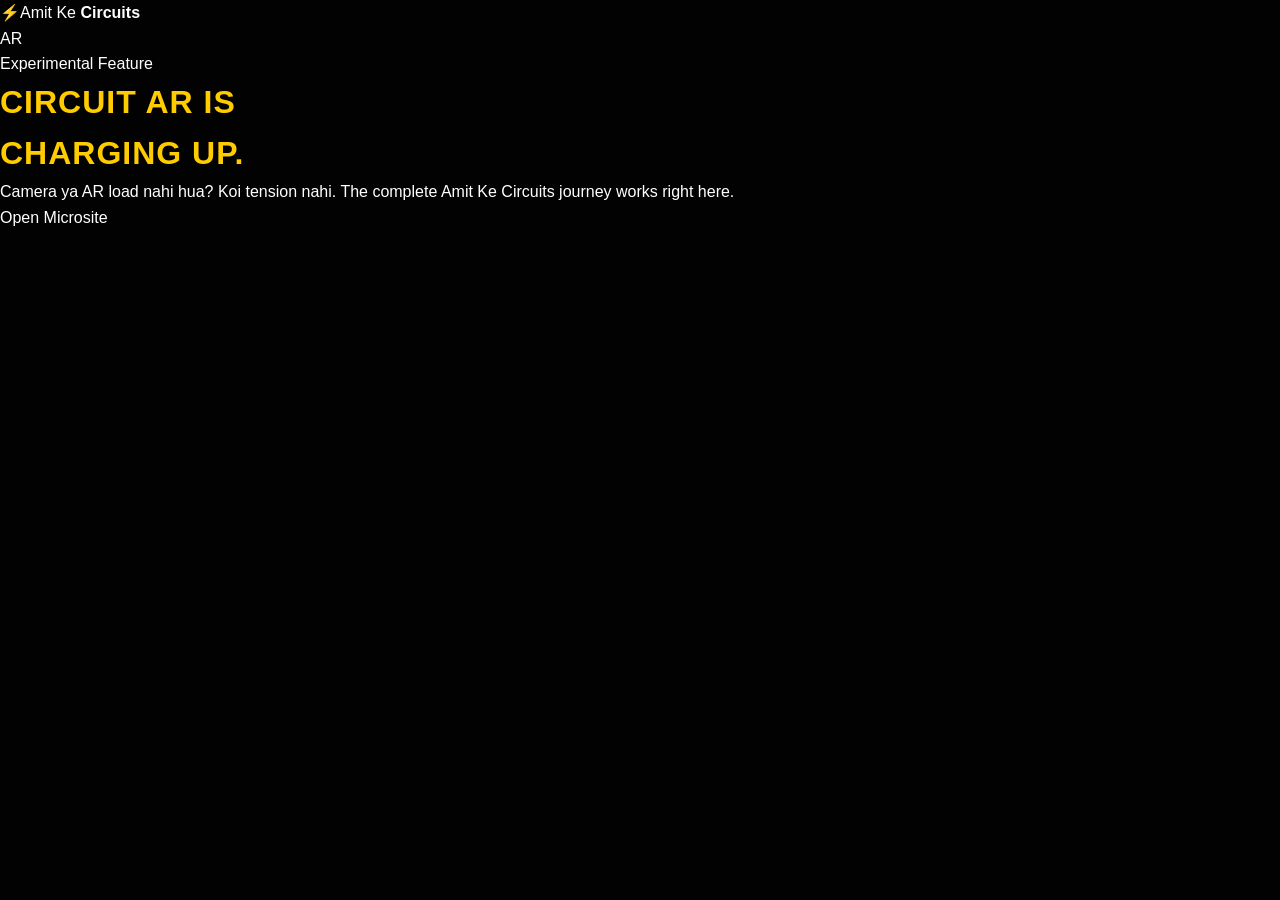
==== ar.html @ b5cf4ec2 "Add files via upload" ====
<!doctype html><html lang="en"><head><meta charset="utf-8"><meta name="viewport" content="width=device-width, initial-scale=1"><meta name="theme-color" content="#080907"><title>Circuit AR | Amit Ke Circuits</title><link rel="stylesheet" href="css/style.css"><link rel="stylesheet" href="css/responsive.css"><script src="js/analytics.js" defer></script><script src="js/audio.js" defer></script></head><body class="inner-page"><div class="ambient-grid" aria-hidden="true"></div><header class="site-header"><a class="brand" href="index.html"><span class="brand-bolt">⚡</span><span>Amit Ke <strong>Circuits</strong></span></a></header><main class="fallback-page"><div class="fallback-icon">AR</div><p class="section-kicker">Experimental Feature</p><h1>Circuit AR is<br><span>charging up.</span></h1><p>Camera ya AR load nahi hua? Koi tension nahi. The complete Amit Ke Circuits journey works right here.</p><a class="button button-primary" href="index.html#journey">Open Microsite</a></main></body></html>
---- css/style.css ----
/* ==========================================================================
   AMIT KE CIRCUITS - GLOBAL STYLE SHEET
   ========================================================================== */

:root {
    /* Color Palette */
    --bg-dark: #0d0d0d;
    --bg-card: #1a1a1a;
    --bg-card-alt: #262626;
    --primary-gold: #ffcc00;
    --primary-yellow: #fff340;
    --text-light: #ffffff;
    --text-muted: #aaaaaa;
    --accent-red: #ff3333;
    --accent-green: #00cc66;
    
    /* Typography */
    --font-primary: 'Impact', 'Arial Black', sans-serif;
    --font-secondary: 'Segoe UI', Tahoma, Geneva, Verdana, sans-serif;
    
    /* Global Transitions */
    --transition-fast: 0.2s ease;
    --transition-normal: 0.4s cubic-bezier(0.25, 0.8, 0.25, 1);
}

* {
    box-sizing: border-box;
    margin: 0;
    padding: 0;
    -webkit-tap-highlight-color: transparent;
}

body {
    background-color: var(--bg-dark);
    color: var(--text-light);
    font-family: var(--font-secondary);
    min-height: 100vh;
    overflow-x: hidden;
    line-height: 1.6;
}

h1, h2, h3, h4 {
    font-family: var(--font-primary);
    text-transform: uppercase;
    letter-spacing: 1px;
    color: var(--primary-gold);
}

a {
    color: inherit;
    text-decoration: none;
}

img, video {
    max-width: 100%;
    height: auto;
    display: block;
}

/* Utilities */
.container {
    width: 100%;
    max-width: 480px; /* Mobile-first layout target */
    margin: 0 auto;
    padding: 20px;
}

.text-center { text-align: center; }
.hidden { display: none !important; }

/* Global Button Layout */
.btn {
    display: inline-flex;
    align-items: center;
    justify-content: center;
    padding: 14px 24px;
    font-family: var(--font-primary);
    font-size: 1.1rem;
    text-transform: uppercase;
    border-radius: 8px;
    border: none;
    cursor: pointer;
    transition: var(--transition-fast);
    width: 100%;
    text-align: center;
    box-shadow: 0 4px 10px rgba(0,0,0,0.3);
}

.btn-primary {
    background: linear-gradient(135deg, var(--primary-gold), var(--primary-yellow));
    color: #000;
}

.btn-primary:active {
    transform: scale(0.98);
}

.btn-secondary {
    background: transparent;
    color: var(--primary-gold);
    border: 2px solid var(--primary-gold);
}

.btn-whatsapp {
    background-color: #25D366;
    color: white;
    font-family: var(--font-secondary);
    font-weight: bold;
}

.btn-call {
    background-color: #0076ff;
    color: white;
    font-family: var(--font-secondary);
    font-weight: bold;
}

.btn-dan {
    background: linear-gradient(135deg, #333, #111);
    color: var(--primary-gold);
    border: 1px solid var(--primary-gold);
    font-family: var(--font-secondary);
    font-weight: bold;
}

/* Global Navigation Top bar */
.top-navbar {
    display: flex;
    justify-content: space-between;
    align-items: center;
    padding: 15px 20px;
    background-color: rgba(13, 13, 13, 0.95);
    position: sticky;
    top: 0;
    z-index: 1000;
    border-bottom: 2px solid var(--primary-gold);
}

.logo-text {
    font-family: var(--font-primary);
    font-size: 1.4rem;
    color: var(--primary-gold);
    text-shadow: 0 0 8px rgba(255, 204, 0, 0.6);
}

.logo-text span {
    color: var(--text-light);
}

/* Base Bottom Sticky Controls Layout */
.sticky-bottom-bar {
    position: fixed;
    bottom: 0;
    left: 50%;
    transform: translateX(-50%);
    width: 100%;
    max-width: 480px;
    background: rgba(26, 26, 26, 0.95);
    border-top: 2px solid var(--primary-gold);
    padding: 12px 20px;
    display: grid;
    grid-template-columns: repeat(3, 1fr);
    gap: 10px;
    z-index: 999;
    box-shadow: 0 -5px 20px rgba(0,0,0,0.5);
}

.sticky-bottom-bar .btn {
    padding: 10px 5px;
    font-size: 0.85rem;
    font-family: var(--font-secondary);
    font-weight: bold;
}
---- css/responsive.css ----
/* ==========================================================================
   AMIT KE CIRCUITS - RESPONSIVE STYLES
   ========================================================================== */

/* Target Mobile Interfaces and Keep App Container Consistent */
@media screen and (min-width: 481px) {
    body {
        background-color: #020202;
    }
    
    .container, .top-navbar, .sticky-bottom-bar, #opening-scene, #story-mode-view {
        max-width: 480px;
        margin-left: auto;
        margin-right: auto;
        position: relative;
    }
    
    .sticky-bottom-bar {
        position: fixed;
        left: 50%;
        transform: translateX(-50%);
    }
    
    #opening-scene {
        position: fixed;
        left: 50%;
        transform: translateX(-50%);
        width: 100%;
    }
}

/* Small Screens Adjustments */
@media screen and (max-width: 360px) {
    h1 {
        font-size: 1.8rem !important;
    }
    h2 {
        font-size: 1.4rem !important;
    }
    .btn {
        padding: 10px 16px;
        font-size: 0.95rem;
    }
    .prop-card {
        padding: 10px !important;
    }
}

/* Fix safe areas for newer modern phones */
@supports (padding-bottom: env(safe-area-inset-bottom)) {
    .sticky-bottom-bar {
        padding-bottom: calc(12px + env(safe-area-inset-bottom));
    }
    body {
        padding-bottom: calc(80px + env(safe-area-inset-bottom));
    }
}

@media print {
    .sticky-bottom-bar, .top-navbar, .btn, video, #opening-scene {
        display: none !important;
    }
}
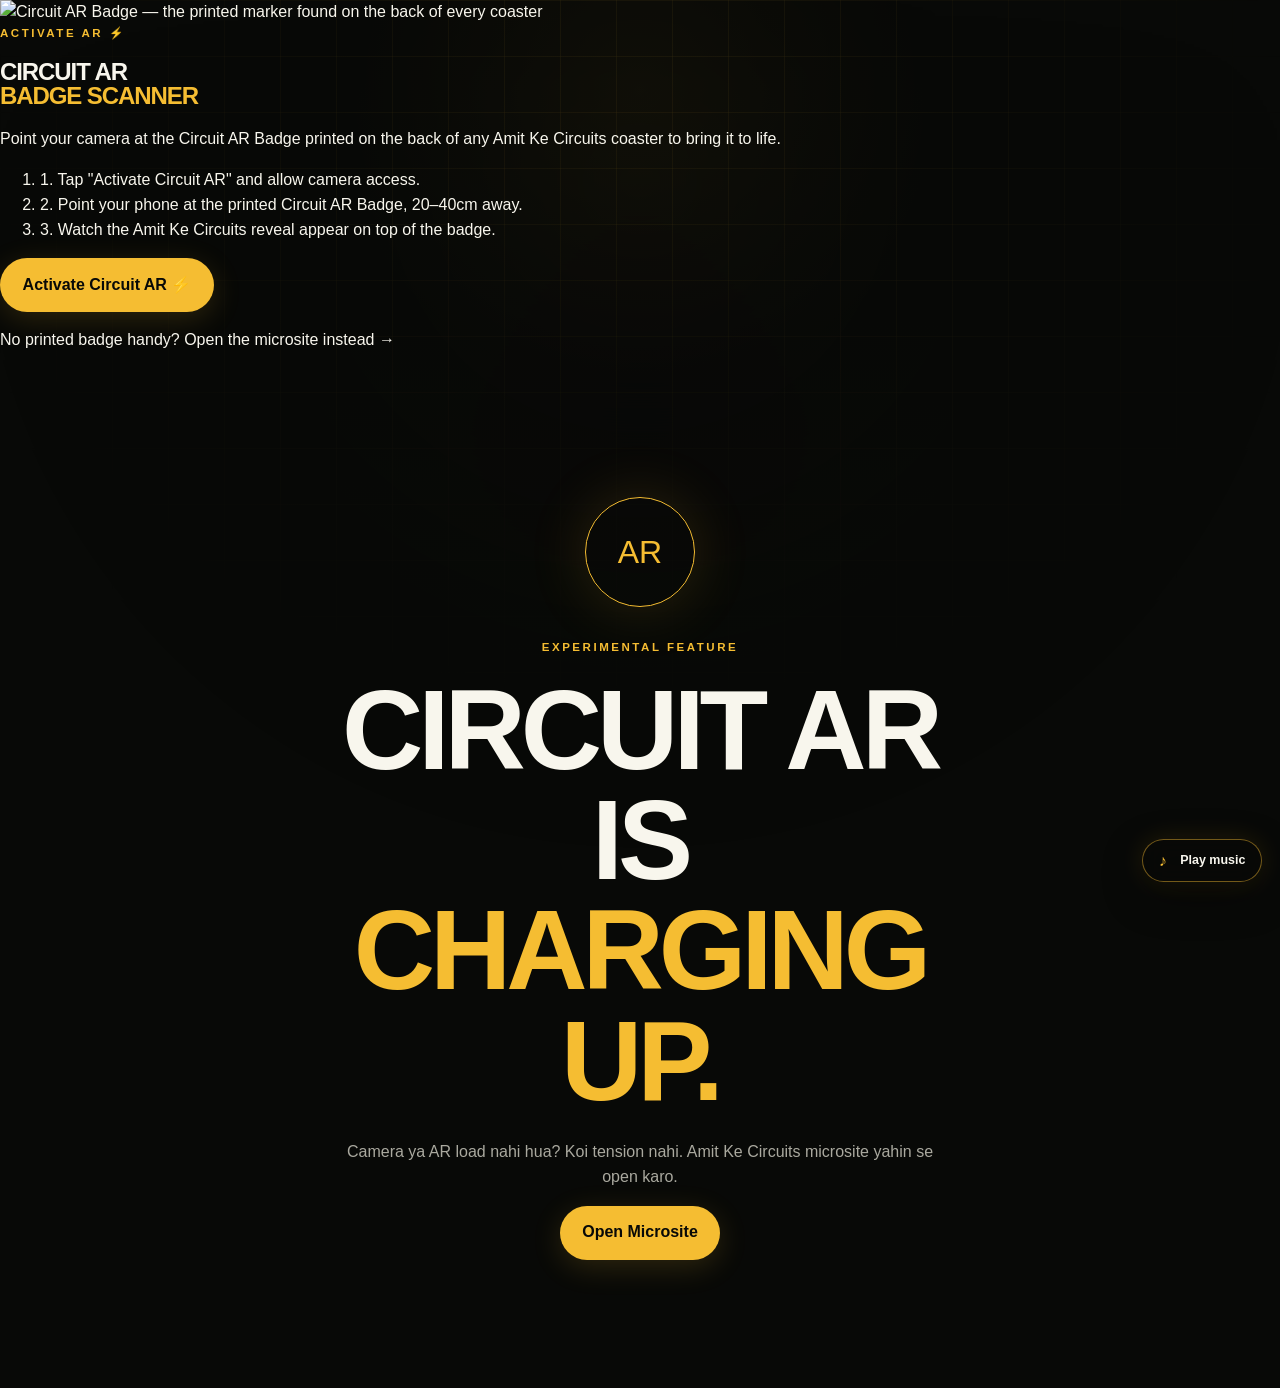
==== commit b0afb830: "Add files via upload" ====
--- a/ar.html
+++ b/ar.html
@@ -1 +1,59 @@
-<!doctype html><html lang="en"><head><meta charset="utf-8"><meta name="viewport" content="width=device-width, initial-scale=1"><meta name="theme-color" content="#080907"><title>Circuit AR | Amit Ke Circuits</title><link rel="stylesheet" href="css/style.css"><link rel="stylesheet" href="css/responsive.css"><script src="js/analytics.js" defer></script><script src="js/audio.js" defer></script></head><body class="inner-page"><div class="ambient-grid" aria-hidden="true"></div><header class="site-header"><a class="brand" href="index.html"><span class="brand-bolt">⚡</span><span>Amit Ke <strong>Circuits</strong></span></a></header><main class="fallback-page"><div class="fallback-icon">AR</div><p class="section-kicker">Experimental Feature</p><h1>Circuit AR is<br><span>charging up.</span></h1><p>Camera ya AR load nahi hua? Koi tension nahi. The complete Amit Ke Circuits journey works right here.</p><a class="button button-primary" href="index.html#journey">Open Microsite</a></main></body></html>
+<!doctype html>
+<html lang="en">
+<head>
+    <meta charset="utf-8">
+    <meta name="viewport" content="width=device-width, initial-scale=1">
+    <meta name="theme-color" content="#080907">
+    
+    <title>Circuit AR | Amit Ke Circuits</title>
+    
+    <link rel="stylesheet" href="css/style.css">
+    <link rel="stylesheet" href="css/responsive.css">
+    <!-- Added for the WebAR POC (PRD: Circuit AR Badge) — additive only, existing stylesheets above are untouched -->
+    <link rel="stylesheet" href="css/ar.css">
+    
+    <script src="js/analytics.js" defer></script>
+    <script src="js/audio.js" defer></script>
+    <!-- Added for the WebAR POC -->
+    <script src="js/ar.js" defer></script>
+</head>
+<body class="inner-page ar-page">
+    <div class="ambient-grid" aria-hidden="true"></div>
+    <!-- <header class="site-header"><a class="brand" href="index.html"><span class="brand-bolt">⚡</span><span>Amit Ke <strong>Circuits</strong></span></a>
+    </header> -->
+
+    <main>
+
+        <!-- ===================== 1. ACTIVATE SCREEN (PRD §4 User Flow + §7 badge) ===================== -->
+        <section class="ar-activate" id="ar-activate">
+            <div class="ar-badge-preview">
+            <img src="assets/images/circuit-ar-badge.png" alt="Circuit AR Badge — the printed marker found on the back of every coaster">
+            </div>
+            <p class="section-kicker">Activate AR ⚡</p>
+            <h1>Circuit AR<br><span>Badge Scanner</span></h1>
+            <p class="ar-copy">Point your camera at the Circuit AR Badge printed on the back of any Amit Ke Circuits coaster to bring it to life.</p>
+            <ol class="ar-steps">
+            <li><span>1.</span> Tap "Activate Circuit AR" and allow camera access.</li>
+            <li><span>2.</span> Point your phone at the printed Circuit AR Badge, 20–40cm away.</li>
+            <li><span>3.</span> Watch the Amit Ke Circuits reveal appear on top of the badge.</li>
+            </ol>
+            <button class="button button-primary pulse" type="button" id="ar-activate-btn">Activate Circuit AR ⚡</button>
+            <p class="ar-status" id="ar-status" aria-live="polite"></p>
+            <p class="ar-secondary-link">No printed badge handy? <a href="index.html#journey" data-track="ar_skip_to_microsite">Open the microsite instead →</a></p>
+        </section>
+
+        <!-- ===================== 2. LIVE AR STAGE (mounted by js/ar.js once camera permission is granted) ===================== -->
+        <div class="ar-stage" id="ar-stage" hidden></div>
+
+        <!-- ===================== 3. FALLBACK (PRD §12 — exact copy/CTA, shown if camera/AR fails) ===================== -->
+        <section class="fallback-page" id="ar-fallback" hidden>
+            <div class="fallback-icon">AR</div>
+            <p class="section-kicker">Experimental Feature</p>
+            <h1>Circuit AR is<br><span>charging up.</span></h1>
+            <p>Camera ya AR load nahi hua? Koi tension nahi. Amit Ke Circuits microsite yahin se open karo.</p>
+            <a class="button button-primary" href="index.html#journey" data-ar-open-microsite data-track="ar_open_microsite">Open Microsite</a>
+        </section>
+
+    </main>
+</body>
+</html>
--- a/css/style.css
+++ b/css/style.css
@@ -1,173 +1,227 @@
-/* ==========================================================================
-   AMIT KE CIRCUITS - GLOBAL STYLE SHEET
-   ========================================================================== */
-
 :root {
-    /* Color Palette */
-    --bg-dark: #0d0d0d;
-    --bg-card: #1a1a1a;
-    --bg-card-alt: #262626;
-    --primary-gold: #ffcc00;
-    --primary-yellow: #fff340;
-    --text-light: #ffffff;
-    --text-muted: #aaaaaa;
-    --accent-red: #ff3333;
-    --accent-green: #00cc66;
-    
-    /* Typography */
-    --font-primary: 'Impact', 'Arial Black', sans-serif;
-    --font-secondary: 'Segoe UI', Tahoma, Geneva, Verdana, sans-serif;
-    
-    /* Global Transitions */
-    --transition-fast: 0.2s ease;
-    --transition-normal: 0.4s cubic-bezier(0.25, 0.8, 0.25, 1);
+  --ink: #080907;
+  --panel: #11120f;
+  --panel-2: #171812;
+  --gold: #f5bd32;
+  --yellow: #ffe066;
+  --white: #f8f6ed;
+  --muted: #aaa99f;
+  --line: rgba(245, 189, 50, .22);
+  --display: Impact, "Arial Black", sans-serif;
+  --body: Inter, ui-sans-serif, -apple-system, BlinkMacSystemFont, "Segoe UI", Arial, sans-serif;
+  --radius: 1.25rem;
+  --max: 1180px;
 }
 
-* {
-    box-sizing: border-box;
-    margin: 0;
-    padding: 0;
-    -webkit-tap-highlight-color: transparent;
-}
-
-body {
-    background-color: var(--bg-dark);
-    color: var(--text-light);
-    font-family: var(--font-secondary);
-    min-height: 100vh;
-    overflow-x: hidden;
-    line-height: 1.6;
-}
-
-h1, h2, h3, h4 {
-    font-family: var(--font-primary);
-    text-transform: uppercase;
-    letter-spacing: 1px;
-    color: var(--primary-gold);
-}
-
-a {
-    color: inherit;
-    text-decoration: none;
-}
-
-img, video {
-    max-width: 100%;
-    height: auto;
-    display: block;
-}
-
-/* Utilities */
-.container {
-    width: 100%;
-    max-width: 480px; /* Mobile-first layout target */
-    margin: 0 auto;
-    padding: 20px;
-}
-
-.text-center { text-align: center; }
-.hidden { display: none !important; }
-
-/* Global Button Layout */
-.btn {
-    display: inline-flex;
-    align-items: center;
-    justify-content: center;
-    padding: 14px 24px;
-    font-family: var(--font-primary);
-    font-size: 1.1rem;
-    text-transform: uppercase;
-    border-radius: 8px;
-    border: none;
-    cursor: pointer;
-    transition: var(--transition-fast);
-    width: 100%;
-    text-align: center;
-    box-shadow: 0 4px 10px rgba(0,0,0,0.3);
-}
-
-.btn-primary {
-    background: linear-gradient(135deg, var(--primary-gold), var(--primary-yellow));
-    color: #000;
-}
-
-.btn-primary:active {
-    transform: scale(0.98);
-}
-
-.btn-secondary {
-    background: transparent;
-    color: var(--primary-gold);
-    border: 2px solid var(--primary-gold);
-}
-
-.btn-whatsapp {
-    background-color: #25D366;
-    color: white;
-    font-family: var(--font-secondary);
-    font-weight: bold;
-}
-
-.btn-call {
-    background-color: #0076ff;
-    color: white;
-    font-family: var(--font-secondary);
-    font-weight: bold;
-}
-
-.btn-dan {
-    background: linear-gradient(135deg, #333, #111);
-    color: var(--primary-gold);
-    border: 1px solid var(--primary-gold);
-    font-family: var(--font-secondary);
-    font-weight: bold;
-}
-
-/* Global Navigation Top bar */
-.top-navbar {
-    display: flex;
-    justify-content: space-between;
-    align-items: center;
-    padding: 15px 20px;
-    background-color: rgba(13, 13, 13, 0.95);
-    position: sticky;
-    top: 0;
-    z-index: 1000;
-    border-bottom: 2px solid var(--primary-gold);
-}
-
-.logo-text {
-    font-family: var(--font-primary);
-    font-size: 1.4rem;
-    color: var(--primary-gold);
-    text-shadow: 0 0 8px rgba(255, 204, 0, 0.6);
-}
-
-.logo-text span {
-    color: var(--text-light);
-}
-
-/* Base Bottom Sticky Controls Layout */
-.sticky-bottom-bar {
-    position: fixed;
-    bottom: 0;
-    left: 50%;
-    transform: translateX(-50%);
-    width: 100%;
-    max-width: 480px;
-    background: rgba(26, 26, 26, 0.95);
-    border-top: 2px solid var(--primary-gold);
-    padding: 12px 20px;
-    display: grid;
-    grid-template-columns: repeat(3, 1fr);
-    gap: 10px;
-    z-index: 999;
-    box-shadow: 0 -5px 20px rgba(0,0,0,0.5);
-}
-
-.sticky-bottom-bar .btn {
-    padding: 10px 5px;
-    font-size: 0.85rem;
-    font-family: var(--font-secondary);
-    font-weight: bold;
-}+* { box-sizing: border-box; }
+html { scroll-behavior: smooth; }
+body { margin: 0; background: var(--ink); color: var(--white); font-family: var(--body); line-height: 1.55; overflow-x: hidden; }
+a { color: inherit; text-decoration: none; }
+button, a { -webkit-tap-highlight-color: transparent; }
+button { font: inherit; }
+img, video { max-width: 100%; }
+::selection { background: var(--gold); color: var(--ink); }
+
+.skip-link { position: fixed; left: 1rem; top: -5rem; z-index: 1000; padding: .8rem 1rem; background: var(--gold); color: var(--ink); font-weight: 700; }
+.skip-link:focus { top: 1rem; }
+.ambient-grid { position: fixed; inset: 0; z-index: -1; opacity: .34; background-image: linear-gradient(var(--line) 1px, transparent 1px), linear-gradient(90deg, var(--line) 1px, transparent 1px); background-size: 56px 56px; mask-image: radial-gradient(circle at 50% 20%, black, transparent 70%); }
+.ambient-grid::after { content: ""; position: absolute; inset: 0; background: radial-gradient(circle at 50% 10%, rgba(245, 189, 50, .12), transparent 30%), linear-gradient(to bottom, transparent, var(--ink) 80%); }
+
+.site-header { position: absolute; z-index: 20; top: 0; left: 0; right: 0; max-width: var(--max); margin: auto; display: flex; align-items: center; justify-content: space-between; padding: 1.4rem 2rem; }
+.brand { display: flex; gap: .65rem; align-items: center; font-weight: 600; letter-spacing: -.02em; }
+.brand strong { color: var(--gold); }
+.brand-bolt { display: grid; place-items: center; width: 2rem; height: 2rem; border: 1px solid var(--gold); border-radius: 50%; color: var(--gold); font-size: .9rem; box-shadow: 0 0 24px rgba(245, 189, 50, .2); }
+.sound-toggle, .header-back { color: var(--muted); background: transparent; border: 1px solid rgba(255,255,255,.14); border-radius: 999px; padding: .55rem .85rem; cursor: pointer; font-size: .78rem; }
+.sound-toggle:hover, .header-back:hover { color: var(--white); border-color: var(--gold); }
+.music-toggle { position: fixed; z-index: 70; right: 1.1rem; bottom: 1.1rem; min-height: 2.7rem; padding: .7rem 1rem .7rem 2.3rem; border: 1px solid rgba(245,189,50,.45); border-radius: 999px; color: var(--white); background: rgba(8,9,7,.88); backdrop-filter: blur(14px); cursor: pointer; font-size: .78rem; font-weight: 800; box-shadow: 0 14px 40px rgba(0,0,0,.38), 0 0 28px rgba(245,189,50,.12); }
+.music-toggle::before { content: "♪"; position: absolute; left: .95rem; top: 50%; transform: translateY(-50%); color: var(--gold); font-size: 1rem; }
+.music-toggle:hover { transform: translateY(-2px); border-color: var(--gold); color: var(--gold); }
+.music-toggle[data-music-state="on"] { background: var(--gold); color: var(--ink); border-color: var(--gold); }
+.music-toggle[data-music-state="on"]::before { color: var(--ink); }
+.music-toggle[data-music-state="missing"] { color: var(--muted); border-color: rgba(255,255,255,.14); }
+
+.section { max-width: var(--max); margin: 0 auto; padding: 7rem 2rem; position: relative; }
+.section-kicker, .eyebrow { margin: 0 0 1.1rem; color: var(--gold); text-transform: uppercase; letter-spacing: .22em; font-size: .72rem; font-weight: 700; }
+h1, h2, h3, p { margin-top: 0; }
+h1, h2 { font-family: var(--display); text-transform: uppercase; line-height: .98; letter-spacing: -.045em; }
+h1 span, h2 span { color: var(--gold); }
+h2 { font-size: clamp(2.6rem, 6vw, 5.8rem); margin-bottom: 2rem; }
+.section-heading { display: grid; grid-template-columns: 1.4fr .6fr; gap: 3rem; align-items: end; margin-bottom: 3rem; }
+.section-heading h2 { margin-bottom: 0; }
+.section-heading > p { color: var(--muted); max-width: 28rem; }
+
+.hero { min-height: 100svh; max-width: 1440px; margin: auto; padding: 10rem max(2rem, 8vw) 5rem; display: flex; flex-direction: column; justify-content: center; position: relative; overflow: hidden; }
+.hero > .eyebrow, .hero > h1, .hero > .hero-copy, .hero > .hero-actions { position: relative; z-index: 3; max-width: 58%; }
+.hero::before { content: ""; position: absolute; width: 38vw; height: 38vw; min-width: 340px; min-height: 340px; right: -7vw; top: 18%; border: 1px solid var(--line); border-radius: 50%; box-shadow: inset 0 0 80px rgba(245,189,50,.05), 0 0 90px rgba(245,189,50,.05); }
+.hero h1, .page-hero h1, .fallback-page h1 { font-size: clamp(3.5rem, 8.8vw, 8.2rem); max-width: 1120px; margin: 0 0 1.5rem; }
+.hero > h1 { max-width: 58%; }
+.hero-copy { max-width: 39rem; font-size: 1.15rem; color: var(--muted); }
+.hero-actions, .button-row { display: flex; flex-wrap: wrap; gap: .9rem; align-items: center; margin-top: 1.6rem; }
+.button { min-height: 3.35rem; display: inline-flex; align-items: center; justify-content: center; gap: 1rem; border: 1px solid transparent; border-radius: 999px; padding: .85rem 1.35rem; font-weight: 700; cursor: pointer; transition: .25s ease; }
+.button-primary { background: var(--gold); color: var(--ink); box-shadow: 0 7px 30px rgba(245,189,50,.16); }
+.button-primary:hover { background: var(--yellow); transform: translateY(-2px); box-shadow: 0 12px 38px rgba(245,189,50,.24); }
+.button-ghost { background: rgba(255,255,255,.02); color: var(--white); border-color: rgba(255,255,255,.18); }
+.button-ghost:hover { border-color: var(--gold); color: var(--gold); transform: translateY(-2px); }
+.button-small { min-height: 2.7rem; padding: .65rem 1rem; font-size: .85rem; }
+.text-link { color: var(--gold); font-weight: 700; }
+.scroll-cue { position: absolute; bottom: 2.5rem; left: max(2rem, 8vw); color: var(--muted); font-size: .8rem; }
+.scroll-cue span { color: var(--gold); margin-left: .5rem; }
+.hero-orbit { position: absolute; width: 38vw; height: 38vw; min-width: 340px; min-height: 340px; right: -7vw; top: 18%; animation: rotate 24s linear infinite; }
+.hero-orbit span { position: absolute; width: 10px; height: 10px; border-radius: 50%; background: var(--gold); box-shadow: 0 0 18px var(--gold); }
+.hero-orbit span:nth-child(1) { left: 50%; top: 0; }.hero-orbit span:nth-child(2) { right: 2%; top: 62%; }.hero-orbit span:nth-child(3) { left: 5%; top: 70%; }
+.hero-poster { position: absolute; z-index: 2; right: 3.5vw; bottom: 8vh; width: min(48vw, 720px); margin: 0; border: 2px solid var(--gold); border-radius: 1.5rem; overflow: hidden; transform: rotate(1.5deg); box-shadow: 0 30px 100px rgba(0,0,0,.75), 0 0 55px rgba(245,189,50,.13); }
+.hero-poster::before { content: ""; position: absolute; z-index: 1; inset: 0; background: linear-gradient(90deg, rgba(8,9,7,.52), transparent 34%), linear-gradient(to top, rgba(8,9,7,.82), transparent 36%); pointer-events: none; }
+.hero-poster img { display: block; width: 100%; aspect-ratio: 16/9; object-fit: cover; }
+.hero-poster figcaption { position: absolute; z-index: 2; left: 1.1rem; bottom: .85rem; text-transform: uppercase; font-size: .7rem; letter-spacing: .14em; }
+.hero-poster figcaption span { color: var(--ink); background: var(--gold); padding: .25rem .45rem; margin-right: .5rem; font-weight: 800; }
+.hero-character-stage { position: absolute; z-index: 2; right: 2vw; bottom: 0; width: min(49vw, 730px); height: min(76vh, 760px); overflow: hidden; border-bottom: 2px solid var(--gold); }
+.hero-character-stage::before { content: ""; position: absolute; inset: 12% 0 0; background: radial-gradient(circle at 50% 40%, rgba(245,189,50,.25), transparent 36%), linear-gradient(to top, var(--ink), transparent 55%); border: 1px solid var(--line); border-radius: 50% 50% 0 0; }
+.stage-circuit { position: absolute; inset: 18% 8% 10%; border: 1px dashed var(--gold); border-radius: 50%; opacity: .45; animation: rotate 28s linear infinite; }
+.stage-circuit::before, .stage-circuit::after { content: ""; position: absolute; background: var(--gold); border-radius: 50%; box-shadow: 0 0 18px var(--gold); width: 8px; height: 8px; }
+.stage-circuit::before { top: -4px; left: 50%; }.stage-circuit::after { bottom: 11%; right: 5%; }
+.hero-character { position: absolute; bottom: 2.2rem; width: 26%; height: 54%; object-fit: contain; object-position: bottom; filter: drop-shadow(0 24px 20px rgba(0,0,0,.55)); transform-origin: 50% 100%; animation: character-arrive .9s cubic-bezier(.2,.8,.2,1) both, character-float 4.6s ease-in-out 1s infinite; }
+.hero-character-amit { left: 30%; z-index: 5; height: 72%; width: 31%; animation-delay: .1s, 1.15s; }
+.hero-character-prachi { left: 6%; z-index: 2; height: 50%; animation-delay: .18s, 1.2s; }
+.hero-character-sopan { left: -2%; z-index: 1; height: 58%; animation-delay: .26s, 1.25s; }
+.hero-character-shikha { left: 18%; z-index: 3; height: 56%; animation-delay: .34s, 1.3s; }
+.hero-character-tejaswini { left: 51%; z-index: 4; height: 63%; animation-delay: .42s, 1.35s; }
+.hero-character-prashant { right: 7%; z-index: 3; height: 60%; animation-delay: .5s, 1.4s; }
+.hero-character-shubham { right: -2%; z-index: 2; height: 56%; animation-delay: .58s, 1.45s; }
+.spark-track { position: absolute; left: 0; right: 0; top: 34%; height: 1px; background: linear-gradient(90deg, transparent 4%, var(--line) 4%, var(--line) 82%, transparent 82%); opacity: .8; }
+.spark { display: block; width: 7px; height: 7px; border-radius: 50%; background: white; box-shadow: 0 0 8px white, 0 0 18px var(--gold), 0 0 35px var(--gold); animation: spark-travel 4s ease-in-out infinite; }
+
+.setup { min-height: 82vh; display: flex; flex-direction: column; justify-content: center; text-align: center; }
+.setup h2 { font-size: clamp(3rem, 7vw, 7rem); }
+.tension-ticker { display: flex; gap: .65rem; justify-content: center; flex-wrap: wrap; }
+.tension-ticker span { border: 1px solid var(--line); background: rgba(245,189,50,.03); border-radius: 999px; color: var(--muted); padding: .7rem 1.1rem; animation: word-glow 7s infinite; }
+.tension-ticker span:nth-child(2) { animation-delay: 1s }.tension-ticker span:nth-child(3) { animation-delay: 2s }.tension-ticker span:nth-child(4) { animation-delay: 3s }.tension-ticker span:nth-child(5) { animation-delay: 4s }.tension-ticker span:nth-child(6) { animation-delay: 5s }.tension-ticker span:nth-child(7) { animation-delay: 6s }
+.story-scenes { margin-top: 4rem; display: grid; grid-template-columns: repeat(3,1fr); gap: 1.1rem; perspective: 1200px; }
+.story-scene { position: relative; padding: 0; aspect-ratio: 1; overflow: hidden; border: 2px solid var(--gold); border-radius: 1.1rem; background: var(--panel); color: var(--white); cursor: pointer; text-align: left; transform: rotate(calc((var(--scene-index) - 1) * 1.3deg)); box-shadow: 0 24px 55px rgba(0,0,0,.42); transition: transform .3s ease, box-shadow .3s ease; }
+.story-scene::before { content: ""; position: absolute; z-index: 1; inset: 0; background: linear-gradient(to top, rgba(8,9,7,.98) 3%, rgba(8,9,7,.12) 58%); }
+.story-scene::after { content: "⚡"; position: absolute; z-index: 2; right: .8rem; top: .6rem; color: var(--gold); font-size: 1.6rem; filter: drop-shadow(0 0 9px var(--gold)); }
+.story-scene img { position: absolute; z-index: 1; inset: 3% 0 9%; width: 100%; height: 88%; object-fit: contain; object-position: center bottom; transition: transform .45s ease; filter: drop-shadow(0 22px 17px rgba(0,0,0,.52)); transform-origin: 50% 100%; animation: character-float 4.4s ease-in-out infinite; }
+.story-scene-copy { position: absolute; z-index: 3; inset: auto 1rem 1rem; display: grid; }
+.story-scene-copy small { color: var(--gold); text-transform: uppercase; letter-spacing: .18em; }
+.story-scene-copy strong { font: clamp(1.25rem,2vw,2rem)/1 var(--display); text-transform: uppercase; margin: .35rem 0 .55rem; }
+.story-scene-copy b { font-size: .78rem; color: var(--gold); text-transform: uppercase; }
+.story-scene:hover { transform: rotate(0) translateY(-10px) scale(1.025); box-shadow: 0 36px 70px rgba(0,0,0,.55), 0 0 35px rgba(245,189,50,.12); }
+.story-scene:hover img { transform: scale(1.06); }
+.stage-effect { position: absolute; z-index: 0; inset: 0; pointer-events: none; overflow: hidden; }
+.character-prashant { background: linear-gradient(90deg, #171712 0 49.3%, #060704 49.5% 50.5%, #24251f 50.7% 100%); }
+.character-prashant .stage-effect::before { content: "↑ 8 ↑"; position: absolute; right: 8%; top: 8%; padding: .35rem .75rem; color: #73ff2f; background: #030401; border: 2px solid #756f5d; border-radius: .35rem; font: 1.2rem var(--display); letter-spacing: .2em; box-shadow: 0 0 22px rgba(115,255,47,.18); }
+.character-prashant .stage-effect::after { content: ""; position: absolute; left: 50%; top: 0; bottom: 0; width: 3px; background: #050505; box-shadow: -80px 0 0 rgba(255,255,255,.05), 80px 0 0 rgba(255,255,255,.05); animation: lift-glow 2.8s ease-in-out infinite; }
+.character-tejaswini { background: radial-gradient(circle at 50% 35%, rgba(83,190,59,.25), transparent 34%), linear-gradient(145deg,#17251a,#090b08 62%); }
+.character-tejaswini .stage-effect::before { content: "ENERGY 100%"; position: absolute; right: 5%; top: 7%; color: #75ee43; border: 1px solid #75ee43; background: #071006; padding: .35rem .55rem; font: .75rem var(--display); box-shadow: 0 0 20px rgba(117,238,67,.2); animation: energy-pulse 1.6s ease-in-out infinite; }
+.character-tejaswini .stage-effect::after { content: ""; position: absolute; left: 4%; right: 4%; top: 52%; height: 3px; background: linear-gradient(90deg,transparent,#75ee43 12% 25%,transparent 25% 31%,#75ee43 31% 38%,transparent 38% 42%,#75ee43 42% 47%,transparent 47% 100%); filter: drop-shadow(0 0 8px #75ee43); animation: heartbeat-run 2.2s linear infinite; }
+.character-sopan { background-color: #0b1720; background-image: linear-gradient(rgba(68,156,211,.12) 1px,transparent 1px),linear-gradient(90deg,rgba(68,156,211,.12) 1px,transparent 1px); background-size: 30px 30px; }
+.character-sopan .stage-effect::before { content: ""; position: absolute; left: 8%; right: 8%; bottom: 22%; height: 38%; border: 3px solid rgba(245,189,50,.68); border-bottom: 0; clip-path: polygon(0 100%,0 45%,18% 45%,18% 22%,44% 22%,44% 0,70% 0,70% 32%,100% 32%,100% 100%); animation: blueprint-rise 3.2s ease-in-out infinite; }
+.character-sopan .stage-effect::after { content: "BLUEPRINT READY"; position: absolute; left: 6%; top: 7%; color: var(--gold); border: 1px solid var(--gold); padding: .3rem .5rem; font: .7rem var(--display); letter-spacing: .12em; }
+
+.prop-stage { min-height: 590px; position: relative; border: 1px solid var(--line); border-radius: 2rem; background: radial-gradient(circle at 50% 50%, rgba(245,189,50,.08), transparent 42%), var(--panel); overflow: hidden; }
+.prop-stage::before, .prop-stage::after { content: ""; position: absolute; left: 50%; top: 50%; transform: translate(-50%,-50%); border: 1px dashed var(--line); border-radius: 50%; width: 58%; aspect-ratio: 1; }
+.prop-stage::after { width: 28%; }
+.prop-button { --x: 50%; --y: 50%; position: absolute; z-index: 2; left: var(--x); top: var(--y); transform: translate(-50%,-50%); width: 122px; border: 0; background: transparent; color: var(--white); cursor: pointer; text-align: center; }
+.prop-button:nth-child(1) { --x: 50%; --y: 17%; }.prop-button:nth-child(2) { --x: 77%; --y: 29%; }.prop-button:nth-child(3) { --x: 83%; --y: 66%; }.prop-button:nth-child(4) { --x: 63%; --y: 83%; }.prop-button:nth-child(5) { --x: 36%; --y: 83%; }.prop-button:nth-child(6) { --x: 16%; --y: 63%; }.prop-button:nth-child(7) { --x: 22%; --y: 29%; }
+.prop-icon { width: 84px; aspect-ratio: 1; margin: 0 auto .7rem; display: grid; place-items: center; border: 1px solid var(--line); border-radius: 50%; background: var(--ink); transition: .28s ease; position: relative; }
+.prop-icon::after { content: ""; position: absolute; inset: -7px; border: 1px dashed transparent; border-radius: 50%; transition: .28s; }
+.prop-icon svg { width: 50px; height: 50px; fill: none; stroke: currentColor; stroke-width: 3; stroke-linecap: round; stroke-linejoin: round; }
+.prop-button strong { display: block; font-size: .82rem; }.prop-button small { color: var(--muted); }
+.prop-button:hover .prop-icon, .prop-button.active .prop-icon, .prop-button:focus-visible .prop-icon { color: var(--gold); border-color: var(--gold); transform: translateY(-5px) scale(1.06); box-shadow: 0 0 32px rgba(245,189,50,.25); }
+.prop-button:hover .prop-icon::after, .prop-button.active .prop-icon::after { border-color: var(--gold); transform: rotate(20deg); }
+.reveal-panel { position: relative; z-index: 5; margin: -4rem auto 0; width: calc(100% - 4rem); max-width: 900px; padding: 2.2rem; background: rgba(23,24,18,.97); border: 1px solid var(--gold); border-radius: var(--radius); box-shadow: 0 30px 80px rgba(0,0,0,.55); }
+.reveal-panel[hidden] { display: none; }
+.reveal-grid { display: grid; grid-template-columns: minmax(180px, 310px) 1fr; gap: 2rem; align-items: center; }
+.reveal-scene { align-self: stretch; min-height: 270px; border-radius: 1rem; overflow: hidden; border: 1px solid var(--gold); position: relative; }
+.reveal-scene::after { content: ""; position: absolute; inset: 0; box-shadow: inset 0 0 55px rgba(0,0,0,.3); }
+.reveal-scene img { width: 100%; height: 100%; object-fit: cover; display: block; }
+.reveal-character-stage { align-self: stretch; min-height: 310px; border-radius: 1rem; overflow: hidden; border: 1px solid var(--gold); position: relative; }
+.reveal-character-stage > img { position: absolute; z-index: 2; left: 5%; right: 5%; bottom: 0; width: 90%; height: 94%; object-fit: contain; object-position: center bottom; filter: drop-shadow(0 18px 15px rgba(0,0,0,.5)); animation: character-arrive .55s cubic-bezier(.2,.8,.2,1) both, character-float 4s ease-in-out .6s infinite; }
+.reveal-profile { background: radial-gradient(circle at 50% 36%,rgba(245,189,50,.2),transparent 40%),linear-gradient(145deg,#252116,var(--ink)); }
+.reveal-profile > img { height: 92%; }
+.reveal-prop { display: grid; justify-items: center; gap: 1rem; }.reveal-prop .prop-icon { width: 110px; margin: 0; color: var(--gold); }.reveal-prop .member-monogram { width: 88px; font-size: 1.5rem; }
+.member-monogram { width: 120px; aspect-ratio: 1; display: grid; place-items: center; border-radius: 50%; background: var(--gold); color: var(--ink); font: 2.1rem var(--display); position: relative; }
+.member-monogram::after { content: ""; position: absolute; inset: 8px; border: 1px dashed var(--ink); border-radius: inherit; opacity: .4; }
+.reveal-panel h3 { font: clamp(1.7rem,4vw,3.3rem)/1 var(--display); text-transform: uppercase; margin-bottom: .45rem; }
+.reveal-category { color: var(--gold); font-weight: 700; }.reveal-tagline { font-size: 1.15rem; }.reveal-hint { color: var(--muted); font-size: .9rem; }
+
+.quick { display: none; }
+.quick.is-open { display: block; animation: reveal-up .5s ease both; }
+.quick-grid { display: grid; grid-template-columns: repeat(2, 1fr); gap: 1rem; }
+.quick-card { display: grid; grid-template-columns: 64px 1fr auto; align-items: center; gap: 1rem; padding: 1rem; border: 1px solid rgba(255,255,255,.12); border-radius: 1rem; background: var(--panel); transition: .2s; }
+.quick-card:hover { border-color: var(--gold); transform: translateY(-2px); }
+.quick-card .prop-icon { width: 64px; margin: 0; }.quick-card .prop-icon svg { width: 36px; height: 36px; }.quick-card strong { display: block; }.quick-card small { color: var(--muted); }.quick-arrow { color: var(--gold); font-size: 1.4rem; }
+.quick-avatar, .guide-avatar, .resource-avatar { display: block; overflow: hidden; border: 1px solid var(--gold); background: radial-gradient(circle at 50% 30%,rgba(245,189,50,.2),transparent 45%),var(--ink); }
+.quick-avatar { width: 64px; height: 64px; border-radius: 50%; }.quick-avatar img, .guide-avatar img, .resource-avatar img { width: 100%; height: 100%; object-fit: contain; object-position: center bottom; display: block; }
+
+.guide-list { border-top: 1px solid rgba(255,255,255,.12); }
+.guide-row { display: grid; grid-template-columns: 54px 2fr 1fr auto; gap: 1.5rem; align-items: center; padding: 1.15rem .5rem; border-bottom: 1px solid rgba(255,255,255,.12); transition: .2s; }
+.guide-avatar { width: 54px; height: 54px; border-radius: 50%; }
+.guide-row:hover { padding-left: 1.2rem; background: linear-gradient(90deg, rgba(245,189,50,.06), transparent); }
+.guide-row strong { color: var(--gold); }.guide-row span { color: var(--muted); }
+
+.toolkit-strip { display: grid; grid-template-columns: 1.3fr .7fr; align-items: center; gap: 3rem; border: 1px solid var(--line); background: linear-gradient(135deg, var(--panel), #1a180d); border-radius: 2rem; padding: 5rem; }
+.toolkit-copy > p:not(.section-kicker) { max-width: 38rem; color: var(--muted); }
+.toolkit-visual { width: min(280px, 100%); aspect-ratio: 1; justify-self: center; display: grid; place-content: center; border: 1px solid var(--gold); border-radius: 50%; text-align: center; box-shadow: 0 0 80px rgba(245,189,50,.09), inset 0 0 60px rgba(245,189,50,.05); }
+.toolkit-visual span { font: 7rem/.8 var(--display); color: var(--gold); }.toolkit-visual small { margin-top: 1rem; text-transform: uppercase; letter-spacing: .2em; }
+.final-cta { text-align: center; padding-top: 10rem; padding-bottom: 10rem; }.final-cta > p:not(.section-kicker) { color: var(--muted); }.final-cta .hero-actions { justify-content: center; }
+.site-footer { max-width: var(--max); margin: auto; padding: 2rem; border-top: 1px solid rgba(255,255,255,.12); display: flex; justify-content: space-between; color: var(--muted); font-size: .85rem; }
+.sticky-bar { display: none; }
+
+/* Member pages */
+.member-entry { min-height: 72vh; display: grid; place-items: center; text-align: center; padding: 8rem 2rem 4rem; position: relative; overflow: hidden; }
+.member-entry.has-scene { min-height: 92svh; place-items: end start; text-align: left; background-image: linear-gradient(90deg, rgba(8,9,7,.98) 0%, rgba(8,9,7,.72) 38%, rgba(8,9,7,.08) 76%), linear-gradient(to top, rgba(8,9,7,.9), transparent 55%), var(--entry-image); background-size: cover; background-position: center; }
+.member-entry.has-scene::before { content: ""; position: absolute; inset: 0; border: 2px solid var(--gold); border-radius: 0 0 2rem 2rem; pointer-events: none; box-shadow: inset 0 0 100px rgba(0,0,0,.35); }
+.member-entry .entry-content { position: relative; z-index: 2; max-width: 750px; }
+.member-entry.has-scene .entry-content { padding-left: max(1rem, 6vw); padding-bottom: 5vh; }
+.member-entry.has-character { min-height: 92svh; place-items: end start; text-align: left; background: radial-gradient(circle at 75% 40%,rgba(245,189,50,.14),transparent 30%),var(--ink); }
+.member-entry.has-character::before { content: ""; position: absolute; inset: 0; background-image: linear-gradient(var(--line) 1px,transparent 1px),linear-gradient(90deg,var(--line) 1px,transparent 1px); background-size: 46px 46px; mask-image: linear-gradient(90deg,transparent,black); opacity: .3; }
+.entry-character-wrap { position: absolute; z-index: 1; right: 3%; bottom: 0; width: 54%; height: 88%; overflow: hidden; }
+.entry-character-wrap > .entry-character { position: absolute; z-index: 2; inset: 0; width: 100%; height: 100%; object-fit: contain; object-position: center bottom; filter: drop-shadow(0 30px 25px rgba(0,0,0,.6)); transform-origin: 50% 100%; animation: character-arrive .8s cubic-bezier(.2,.8,.2,1) both, character-float 4.8s ease-in-out .9s infinite; }
+.entry-category-prop { position: absolute; z-index: 3; left: 1%; bottom: 13%; width: 38%; height: 38%; object-fit: contain; filter: drop-shadow(0 18px 18px rgba(0,0,0,.7)); transform-origin: 50% 80%; animation: prop-entry .75s cubic-bezier(.2,.8,.2,1) .35s both, prop-interact 3.2s ease-in-out 1.1s infinite; }
+.member-entry.character-amit .entry-category-prop, .member-entry.character-prashant .entry-category-prop, .member-entry.character-shubham .entry-category-prop, .member-entry.character-tejaswini .entry-category-prop { left: auto; right: 0; }
+.member-entry.character-prachi .entry-category-prop, .member-entry.character-sopan .entry-category-prop { left: 0; bottom: 18%; }
+.member-entry.character-shikha .entry-category-prop { left: auto; right: 0; bottom: 12%; width: 42%; height: 42%; }
+.member-entry.has-character .entry-content { padding-left: max(1rem,6vw); padding-bottom: 7vh; max-width: 50%; }
+.member-entry .prop-icon { width: 190px; margin-bottom: 2rem; border-color: var(--gold); color: var(--gold); box-shadow: 0 0 60px rgba(245,189,50,.14); animation: prop-entry .8s cubic-bezier(.2,.8,.2,1) both; }
+.member-entry .prop-icon svg { width: 105px; height: 105px; }.member-entry h1 { font-size: clamp(3.5rem, 10vw, 8.5rem); margin-bottom: .4rem; }.member-entry .category { color: var(--gold); font-weight: 700; }.member-entry .tagline { font-size: clamp(1.1rem, 2vw, 1.55rem); max-width: 700px; color: var(--muted); }
+.member-hero { display: grid; grid-template-columns: .65fr 1.35fr; gap: 4rem; align-items: center; }
+.portrait-card { aspect-ratio: 4/5; border: 1px solid var(--line); border-radius: 2rem; background: radial-gradient(circle at 50% 34%, rgba(245,189,50,.22), transparent 30%), linear-gradient(150deg,var(--panel),var(--ink)); display: grid; place-items: center; position: relative; overflow: hidden; }
+.portrait-card .member-monogram { width: 45%; font-size: clamp(2rem,5vw,4rem); }.portrait-card::after { content: attr(data-label); position: absolute; bottom: 1.5rem; color: var(--muted); font-size: .7rem; letter-spacing: .16em; text-transform: uppercase; }
+.portrait-card > img { width: 100%; height: 100%; object-fit: contain; padding: 1rem; filter: drop-shadow(0 18px 17px rgba(0,0,0,.5)); animation: character-float 5s ease-in-out infinite; }
+.member-copy h2 { font-size: clamp(2.8rem,6vw,5.8rem); }.member-copy .promise { font-size: 1.25rem; max-width: 41rem; }.member-copy .tagline { color: var(--gold); font-weight: 700; font-size: 1.05rem; }
+.video-shell { max-width: 880px; margin: 0 auto; aspect-ratio: 16/9; border-radius: 1.5rem; border: 1px solid var(--line); display: grid; place-items: center; overflow: hidden; background: radial-gradient(circle, rgba(245,189,50,.12), transparent 45%), var(--panel); text-align: center; }
+.video-shell video { width: 100%; height: 100%; object-fit: contain; background: #000; }
+.play-placeholder { display: grid; gap: 1rem; justify-items: center; color: var(--muted); }.play-circle { width: 74px; aspect-ratio: 1; border-radius: 50%; display: grid; place-items: center; background: var(--gold); color: var(--ink); font-size: 1.4rem; padding-left: 4px; }
+.prop-journey { display: grid; gap: 1rem; }
+.prop-stepper { display: grid; grid-template-columns: repeat(5,1fr); gap: .7rem; }
+.prop-step { position: relative; min-height: 108px; padding: 1rem; border: 1px solid rgba(255,255,255,.13); border-radius: 1rem; background: linear-gradient(150deg,rgba(255,255,255,.035),transparent),var(--panel); color: var(--muted); cursor: pointer; text-align: left; transition: transform .25s ease,border-color .25s ease,background .25s ease,color .25s ease; }
+.prop-step:hover { transform: translateY(-3px); border-color: rgba(245,189,50,.5); }
+.prop-step.active { color: var(--white); border-color: var(--gold); background: linear-gradient(145deg,rgba(245,189,50,.15),rgba(245,189,50,.03)),var(--panel); transform: translateY(-4px); box-shadow: 0 12px 35px rgba(0,0,0,.25); }
+.prop-step.completed::after { content: "\2713"; position: absolute; top: .6rem; right: .7rem; color: var(--gold); font-weight: 900; }
+.prop-step-icon { display: grid; place-items: center; width: 36px; height: 36px; margin-bottom: .55rem; border: 1px solid currentColor; border-radius: 50%; color: var(--gold); }
+.prop-step-icon svg { width: 20px; height: 20px; fill: none; stroke: currentColor; stroke-width: 1.8; stroke-linecap: round; stroke-linejoin: round; }
+.prop-step strong { display: block; color: inherit; font-size: .86rem; }.prop-step small { display: block; margin-top: .2rem; color: var(--muted); }
+.prop-story-stage { display: grid; grid-template-columns: .85fr 1.15fr; min-height: 430px; overflow: hidden; border: 1px solid var(--line); border-radius: 1.6rem; background: radial-gradient(circle at 25% 45%,rgba(245,189,50,.14),transparent 34%),linear-gradient(135deg,#17170f,var(--ink)); box-shadow: inset 0 0 70px rgba(0,0,0,.35); }
+.prop-story-visual { position: relative; min-height: 430px; display: grid; place-items: center; overflow: hidden; background-image: linear-gradient(rgba(255,255,255,.035) 1px,transparent 1px),linear-gradient(90deg,rgba(255,255,255,.035) 1px,transparent 1px); background-size: 38px 38px; }
+.prop-story-visual::after { content: ""; position: absolute; width: 70%; aspect-ratio: 1; border: 1px solid rgba(245,189,50,.35); border-radius: 50%; box-shadow: 0 0 60px rgba(245,189,50,.08); }
+.prop-story-visual img { position: relative; z-index: 2; width: 88%; height: 360px; object-fit: contain; filter: drop-shadow(0 24px 22px rgba(0,0,0,.65)); animation: category-prop-float 3.2s ease-in-out infinite; }
+.prop-story-stage[data-step="problem"] .prop-story-visual img { filter: grayscale(.65) drop-shadow(0 24px 22px rgba(0,0,0,.65)); animation-name: prop-trouble; }
+.prop-story-stage[data-step="solution"] .prop-story-visual img { animation-name: prop-power; }
+.prop-story-stage[data-step="referral"] .prop-story-visual img { animation-name: prop-connect; }
+.prop-story-stage[data-step="resource"] .prop-story-visual img { animation-name: prop-download; }
+.prop-story-stage[data-step="contact"] .prop-story-visual img { animation-name: prop-contact; }
+.prop-story-copy { align-self: center; padding: clamp(2rem,5vw,4.5rem); animation: step-in .35s ease both; }
+.prop-story-copy .step-count { color: var(--gold); font-size: .75rem; font-weight: 800; letter-spacing: .18em; text-transform: uppercase; }
+.prop-story-copy h3 { margin-top: .65rem; font-size: clamp(2.3rem,5vw,5rem); }.prop-story-copy p { max-width: 42rem; color: var(--muted); font-size: 1.08rem; }
+.prop-story-actions { display: flex; flex-wrap: wrap; gap: .7rem; margin-top: 1.5rem; }.prop-next { margin-left: auto; }
+.content-split { display: grid; grid-template-columns: 1fr 1fr; gap: 1.2rem; }.content-card { border: 1px solid rgba(255,255,255,.12); border-radius: var(--radius); padding: 2rem; background: var(--panel); }.content-card.good { border-color: rgba(245,189,50,.4); }.content-card h3 { font-size: 1.35rem; }.content-card ul { padding-left: 1.2rem; color: var(--muted); }.content-card li { margin: .7rem 0; }.proof-row { display: grid; grid-template-columns: repeat(3,1fr); gap: 1rem; }.proof-item { min-height: 140px; display: grid; place-items: center; text-align: center; border: 1px solid var(--line); border-radius: 1rem; color: var(--gold); font: 1.2rem var(--display); text-transform: uppercase; background: var(--panel); }
+.download-card { display: grid; grid-template-columns: 1fr auto; gap: 2rem; align-items: center; padding: 3rem; border-radius: 1.5rem; color: var(--ink); background: var(--gold); }.download-card h2 { color: var(--ink); font-size: clamp(2rem,5vw,4rem); margin-bottom: .6rem; }.download-card p { margin-bottom: 0; }.download-card .button { background: var(--ink); color: var(--white); }
+
+/* Inner pages */
+.page-hero { min-height: 75vh; display: flex; flex-direction: column; justify-content: center; }.page-hero > p:not(.section-kicker) { color: var(--muted); font-size: 1.15rem; max-width: 42rem; }.page-hero .button { align-self: flex-start; }
+.resource-grid { display: grid; grid-template-columns: repeat(2,1fr); gap: 1.2rem; }.resource-card { border: 1px solid rgba(255,255,255,.12); border-radius: var(--radius); padding: 2rem; background: var(--panel); display: grid; grid-template-columns: 68px 1fr; gap: 1.2rem; }.resource-card .prop-icon { width: 68px; margin: 0; }.resource-card .prop-icon svg { width: 38px; }.resource-card h2 { font-family: var(--body); font-size: 1.25rem; letter-spacing: -.02em; text-transform: none; line-height: 1.25; margin-bottom: .4rem; }.resource-card p { color: var(--muted); font-size: .9rem; }.resource-card .button-row { margin-top: 1rem; }.fallback-page { min-height: 100svh; max-width: 760px; margin: auto; padding: 8rem 2rem; display: flex; flex-direction: column; justify-content: center; align-items: center; text-align: center; }.fallback-page p:not(.section-kicker) { color: var(--muted); max-width: 600px; }.fallback-icon { width: 110px; aspect-ratio: 1; border: 1px solid var(--gold); color: var(--gold); display: grid; place-items: center; border-radius: 50%; font: 2rem var(--display); margin-bottom: 2rem; box-shadow: 0 0 60px rgba(245,189,50,.15); }
+.resource-avatar { width: 68px; height: 82px; border-radius: .8rem; align-self: start; }
+.error-state { min-height: 85vh; display: grid; place-content: center; text-align: center; padding: 2rem; }.error-state h1 { font-size: clamp(3rem,8vw,7rem); }.error-state p { color: var(--muted); }
+
+:focus-visible { outline: 3px solid var(--yellow); outline-offset: 4px; }
+.motion-paused *, .motion-paused *::before, .motion-paused *::after { animation-play-state: paused !important; }
--- a/css/responsive.css
+++ b/css/responsive.css
@@ -1,63 +1,69 @@
-/* ==========================================================================
-   AMIT KE CIRCUITS - RESPONSIVE STYLES
-   ========================================================================== */
-
-/* Target Mobile Interfaces and Keep App Container Consistent */
-@media screen and (min-width: 481px) {
-    body {
-        background-color: #020202;
-    }
-    
-    .container, .top-navbar, .sticky-bottom-bar, #opening-scene, #story-mode-view {
-        max-width: 480px;
-        margin-left: auto;
-        margin-right: auto;
-        position: relative;
-    }
-    
-    .sticky-bottom-bar {
-        position: fixed;
-        left: 50%;
-        transform: translateX(-50%);
-    }
-    
-    #opening-scene {
-        position: fixed;
-        left: 50%;
-        transform: translateX(-50%);
-        width: 100%;
-    }
+@media (max-width: 800px) {
+  body { padding-bottom: 4.4rem; }
+  .site-header { padding: 1rem; }
+  .brand { font-size: .92rem; }
+  .sound-toggle { font-size: 0; width: 2.3rem; height: 2.3rem; padding: 0; }
+  .sound-toggle::after { content: "Ⅱ"; font-size: .8rem; }
+  .music-toggle { right: .8rem; bottom: 5.15rem; min-height: 2.45rem; max-width: calc(100vw - 1.6rem); padding: .62rem .85rem .62rem 2rem; font-size: .72rem; }
+  .music-toggle::before { left: .78rem; }
+  .header-back { border: 0; padding-right: 0; }
+  .section { padding: 5rem 1.1rem; }
+  .hero { padding: 8rem 1.1rem 6rem; min-height: 100svh; }
+  .hero h1, .page-hero h1, .fallback-page h1 { font-size: clamp(3rem, 15vw, 5.3rem); }
+  .hero > .eyebrow, .hero > h1, .hero > .hero-copy, .hero > .hero-actions { max-width: 100%; }
+  .hero::before, .hero-orbit { right: -48vw; top: 36%; width: 95vw; height: 95vw; }
+  .hero-actions .button { width: 100%; }
+  .hero-poster { position: relative; right: auto; bottom: auto; width: 100%; margin: 2.2rem 0 1rem; order: 8; transform: rotate(.8deg); border-radius: 1rem; }
+  .hero-character-stage { position: relative; right: auto; bottom: auto; width: 100%; height: 56vh; min-height: 430px; margin: 1.7rem 0 0; order: 8; }
+  .hero-character { bottom: 1.9rem; width: 29%; }
+  .hero-character-amit { left: 31%; width: 34%; height: 70%; }
+  .hero-character-prachi { left: 2%; width: 30%; height: 45%; }
+  .hero-character-sopan { left: -7%; width: 31%; height: 52%; }
+  .hero-character-shikha { left: 17%; width: 30%; height: 50%; }
+  .hero-character-tejaswini { left: 54%; width: 31%; height: 56%; }
+  .hero-character-prashant { right: 3%; width: 31%; height: 54%; }
+  .hero-character-shubham { right: -8%; width: 30%; height: 50%; }
+  .hero-poster figcaption { font-size: .58rem; }.scroll-cue { display: none; }
+  .scroll-cue { left: 1.1rem; }
+  .section-heading { grid-template-columns: 1fr; gap: 1rem; }
+  .section-heading > p { margin-bottom: 0; }
+  .setup { min-height: 75vh; }
+  .setup h2 { font-size: clamp(2.8rem, 13vw, 5.5rem); }
+  .story-scenes { display: flex; overflow-x: auto; margin-left: -1.1rem; margin-right: -1.1rem; padding: 1rem 1.1rem 2rem; scroll-snap-type: x mandatory; scrollbar-width: none; }
+  .story-scenes::-webkit-scrollbar { display: none; }.story-scene { min-width: 82vw; scroll-snap-align: center; transform: none; }
+  .prop-stage { min-height: 620px; border-radius: 1.4rem; }
+  .prop-stage::before { width: 88%; }.prop-stage::after { width: 50%; }
+  .prop-button { width: 94px; }
+  .prop-button:nth-child(1) { --x: 50%; --y: 13%; }.prop-button:nth-child(2) { --x: 79%; --y: 29%; }.prop-button:nth-child(3) { --x: 80%; --y: 61%; }.prop-button:nth-child(4) { --x: 62%; --y: 84%; }.prop-button:nth-child(5) { --x: 32%; --y: 84%; }.prop-button:nth-child(6) { --x: 17%; --y: 61%; }.prop-button:nth-child(7) { --x: 20%; --y: 29%; }
+  .prop-icon { width: 65px; }.prop-icon svg { width: 38px; height: 38px; }.prop-button strong { font-size: .72rem; }.prop-button small { display: none; }
+  .reveal-panel { margin-top: -1.5rem; width: calc(100% - 1rem); padding: 1.4rem; }
+  .reveal-grid { grid-template-columns: 1fr; gap: 1.2rem; }.reveal-grid .member-monogram { width: 84px; font-size: 1.5rem; }.reveal-scene, .reveal-character-stage { min-height: 0; aspect-ratio: 16/10; }
+  .reveal-panel .button-row .button { width: 100%; }
+  .quick-grid, .resource-grid { grid-template-columns: 1fr; }
+  .quick-card { grid-template-columns: 54px 1fr auto; }.quick-card .prop-icon, .quick-avatar { width: 54px; height: 54px; }.quick-card .prop-icon svg { width: 30px; }
+  .guide-row { grid-template-columns: 46px 1fr auto; gap: .8rem; }.guide-avatar { width: 46px; height: 46px; grid-row: 1/3; }.guide-row > span:not(.guide-avatar) { grid-column: 2; }.guide-row strong { grid-column: 3; grid-row: 1/3; }.guide-row .quick-arrow { display: none; }
+  .toolkit-strip { margin: 0 1.1rem; padding: 3rem 1.4rem; grid-template-columns: 1fr; }.toolkit-visual { width: 210px; grid-row: 1; }.toolkit-visual span { font-size: 5.3rem; }
+  .site-footer { padding: 1.3rem 1.1rem; }
+  .sticky-bar { display: grid; grid-template-columns: repeat(3,1fr); position: fixed; z-index: 50; bottom: 0; left: 0; right: 0; padding: .55rem max(.55rem, env(safe-area-inset-right)) calc(.55rem + env(safe-area-inset-bottom)) max(.55rem, env(safe-area-inset-left)); background: rgba(8,9,7,.96); backdrop-filter: blur(14px); border-top: 1px solid var(--line); }
+  .sticky-bar a { min-height: 3.1rem; display: flex; align-items: center; justify-content: center; flex-direction: column; gap: .08rem; border-right: 1px solid rgba(255,255,255,.1); color: var(--muted); font-size: .68rem; }
+  .sticky-bar a:last-child { border: 0; }.sticky-bar span { color: var(--gold); font-size: 1rem; }
+  .member-entry { min-height: 76vh; padding: 7rem 1rem 3rem; }.member-entry .prop-icon { width: 135px; }.member-entry .prop-icon svg { width: 74px; }.member-entry h1 { font-size: clamp(3rem,16vw,5rem); }
+  .member-entry.has-scene { min-height: 88svh; background-image: linear-gradient(to top, rgba(8,9,7,.98) 0%, rgba(8,9,7,.55) 48%, rgba(8,9,7,.04) 78%), var(--entry-image); background-position: center top; place-items: end start; }
+  .member-entry.has-scene .entry-content { padding: 0 0 3vh; }.member-entry.has-scene .prop-icon { width: 78px; margin-left: 0; }.member-entry.has-scene .prop-icon svg { width: 44px; }
+  .member-entry.has-character { min-height: 92svh; place-items: end start; }
+  .entry-character-wrap { right: -12%; top: 5rem; bottom: auto; width: 110%; height: 68%; opacity: .88; }
+  .entry-category-prop { width: 32%; height: 32%; bottom: 10%; left: 6%; }.member-entry.character-amit .entry-category-prop, .member-entry.character-prashant .entry-category-prop, .member-entry.character-shubham .entry-category-prop, .member-entry.character-tejaswini .entry-category-prop { right: 8%; }
+  .member-entry.has-character::after { content: ""; position: absolute; z-index: 2; inset: 45% 0 0; background: linear-gradient(to top,var(--ink) 25%,transparent); pointer-events: none; }
+  .member-entry.has-character .entry-content { z-index: 3; max-width: 100%; padding: 0 0 3vh; }.member-entry.has-character .prop-icon { width: 76px; margin-left: 0; }.member-entry.has-character .prop-icon svg { width: 42px; }
+  .member-hero { grid-template-columns: 1fr; gap: 2rem; }.portrait-card { max-width: 420px; width: 100%; margin: auto; }.member-copy .button-row .button { flex: 1; }
+  .prop-stepper { display: flex; overflow-x: auto; padding: .3rem .1rem .8rem; scroll-snap-type: x mandatory; scrollbar-width: none; }.prop-stepper::-webkit-scrollbar { display: none; }.prop-step { min-width: 140px; scroll-snap-align: start; }
+  .prop-story-stage { grid-template-columns: 1fr; min-height: 0; }.prop-story-visual { min-height: 285px; }.prop-story-visual img { height: 245px; width: 86%; }.prop-story-copy { padding: 2rem 1.3rem; }.prop-story-copy h3 { font-size: clamp(2.4rem,12vw,4rem); }.prop-next { margin-left: 0; }
+  .content-split { grid-template-columns: 1fr; }.proof-row { grid-template-columns: 1fr; }.proof-item { min-height: 100px; }
+  .download-card { grid-template-columns: 1fr; padding: 2rem 1.3rem; }.download-card .button { width: 100%; }
+  .resource-card { grid-template-columns: 54px 1fr; padding: 1.3rem; }.resource-card .prop-icon, .resource-avatar { width: 54px; }.resource-avatar { height: 68px; }.resource-card .prop-icon svg { width: 30px; }
 }
 
-/* Small Screens Adjustments */
-@media screen and (max-width: 360px) {
-    h1 {
-        font-size: 1.8rem !important;
-    }
-    h2 {
-        font-size: 1.4rem !important;
-    }
-    .btn {
-        padding: 10px 16px;
-        font-size: 0.95rem;
-    }
-    .prop-card {
-        padding: 10px !important;
-    }
+@media (max-width: 380px) {
+  .prop-stage { min-height: 560px; }.prop-button { width: 82px; }.prop-icon { width: 58px; }.prop-button strong { font-size: .67rem; }
+  .guide-row { font-size: .86rem; }
 }
-
-/* Fix safe areas for newer modern phones */
-@supports (padding-bottom: env(safe-area-inset-bottom)) {
-    .sticky-bottom-bar {
-        padding-bottom: calc(12px + env(safe-area-inset-bottom));
-    }
-    body {
-        padding-bottom: calc(80px + env(safe-area-inset-bottom));
-    }
-}
-
-@media print {
-    .sticky-bottom-bar, .top-navbar, .btn, video, #opening-scene {
-        display: none !important;
-    }
-}
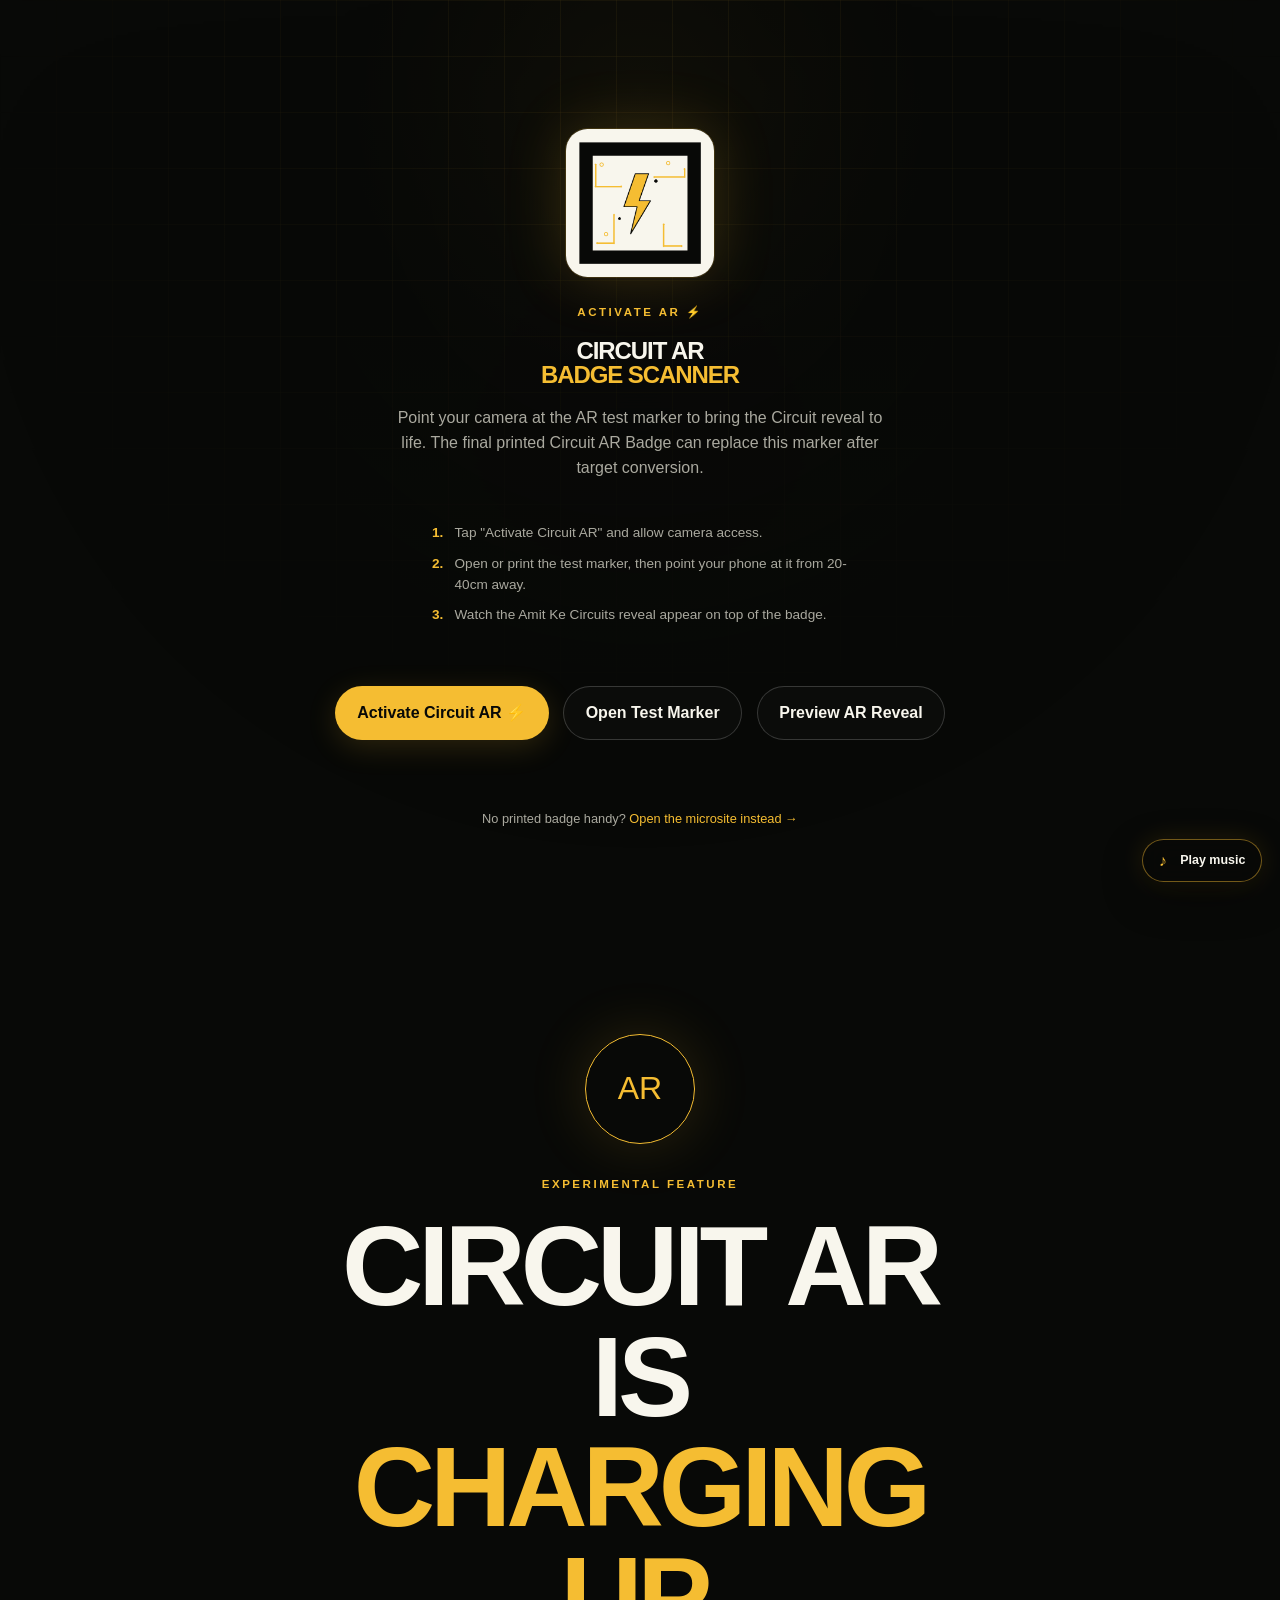
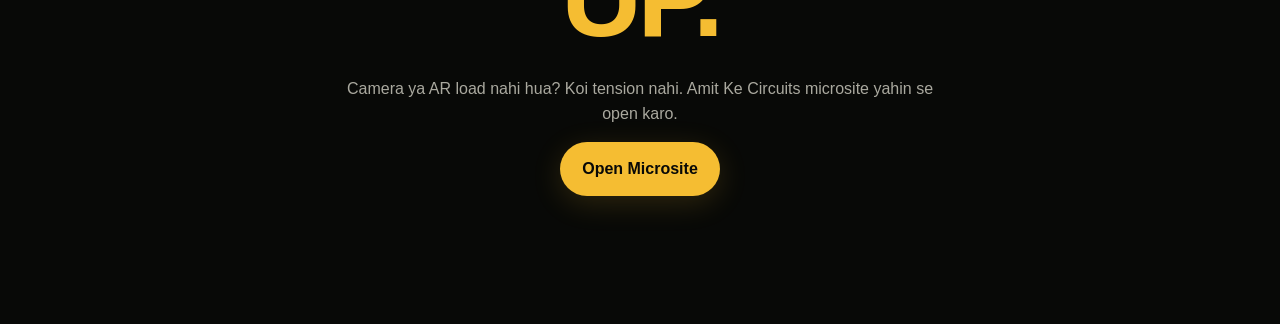
==== commit 714af678: "Add files via upload" ====
--- a/ar.html
+++ b/ar.html
@@ -31,13 +31,17 @@
             </div>
             <p class="section-kicker">Activate AR ⚡</p>
             <h1>Circuit AR<br><span>Badge Scanner</span></h1>
-            <p class="ar-copy">Point your camera at the Circuit AR Badge printed on the back of any Amit Ke Circuits coaster to bring it to life.</p>
+            <p class="ar-copy">Point your camera at the AR test marker to bring the Circuit reveal to life. The final printed Circuit AR Badge can replace this marker after target conversion.</p>
             <ol class="ar-steps">
             <li><span>1.</span> Tap "Activate Circuit AR" and allow camera access.</li>
-            <li><span>2.</span> Point your phone at the printed Circuit AR Badge, 20–40cm away.</li>
+            <li><span>2.</span> Open or print the test marker, then point your phone at it from 20-40cm away.</li>
             <li><span>3.</span> Watch the Amit Ke Circuits reveal appear on top of the badge.</li>
             </ol>
-            <button class="button button-primary pulse" type="button" id="ar-activate-btn">Activate Circuit AR ⚡</button>
+            <div class="button-row ar-action-row">
+                <button class="button button-primary pulse" type="button" id="ar-activate-btn">Activate Circuit AR ⚡</button>
+                <a class="button button-ghost" href="ar-marker.html" target="_blank" rel="noopener" data-track="ar_marker_opened">Open Test Marker</a>
+                <button class="button button-ghost" type="button" id="ar-preview-btn">Preview AR Reveal</button>
+            </div>
             <p class="ar-status" id="ar-status" aria-live="polite"></p>
             <p class="ar-secondary-link">No printed badge handy? <a href="index.html#journey" data-track="ar_skip_to_microsite">Open the microsite instead →</a></p>
         </section>
--- a/css/ar.css
+++ b/css/ar.css
@@ -0,0 +1,65 @@
+/* ar.css — additive stylesheet for the Circuit AR Badge WebAR POC (ar.html only) */
+
+.ar-page main { padding: 0; }
+
+/* ---------- Activation screen ---------- */
+.ar-activate { min-height: 100svh; max-width: 760px; margin: auto; padding: 8rem 2rem 4rem; display: flex; flex-direction: column; justify-content: center; align-items: center; text-align: center; }
+.ar-activate .section-kicker { color: var(--gold); }
+.ar-badge-preview { width: 150px; aspect-ratio: 1; border-radius: 1.4rem; overflow: hidden; border: 1px solid var(--line); box-shadow: 0 0 60px rgba(245,189,50,.18); margin-bottom: 1.6rem; }
+.ar-badge-preview img { width: 100%; height: 100%; display: block; object-fit: cover; }
+.ar-activate p.ar-copy { color: var(--muted); max-width: 32rem; }
+.ar-steps { list-style: none; margin: 1.6rem 0 2.2rem; padding: 0; display: grid; gap: .6rem; color: var(--muted); font-size: .85rem; text-align: left; max-width: 26rem; }
+.ar-steps li { display: flex; gap: .7rem; align-items: flex-start; }
+.ar-steps li span { color: var(--gold); font-weight: 800; }
+.ar-secondary-link { margin-top: 1.4rem; color: var(--muted); font-size: .8rem; }
+.ar-secondary-link a { color: var(--gold); }
+.ar-status { margin-top: 1.2rem; font-size: .78rem; color: var(--muted); min-height: 1.2em; }
+
+/* ---------- Live AR stage ---------- */
+.ar-stage { position: fixed; inset: 0; background: var(--ink); z-index: 5; }
+.ar-stage[hidden] { display: none; }
+.ar-stage video, .ar-stage canvas { position: absolute; inset: 0; width: 100% !important; height: 100% !important; object-fit: cover; }
+
+.ar-hud-top { position: fixed; top: 0; left: 0; right: 0; z-index: 30; display: flex; align-items: center; justify-content: space-between; padding: 1.1rem 1.3rem; background: linear-gradient(to bottom, rgba(8,9,7,.75), transparent); }
+.ar-hud-top .brand { font-size: .85rem; }
+.ar-exit { color: var(--white); background: rgba(8,9,7,.6); border: 1px solid rgba(255,255,255,.22); border-radius: 999px; padding: .5rem .9rem; font-size: .75rem; cursor: pointer; }
+.ar-exit:hover { border-color: var(--gold); color: var(--gold); }
+
+.ar-hint { position: fixed; left: 0; right: 0; bottom: 1.6rem; z-index: 30; text-align: center; color: var(--white); font-size: .82rem; padding: 0 1.4rem; opacity: .85; transition: opacity .3s ease; }
+.ar-hint.is-hidden { opacity: 0; }
+
+/* Overlay shown when the Circuit AR Badge marker is detected */
+.ar-overlay { position: fixed; inset: 0; z-index: 25; display: flex; align-items: center; justify-content: center; padding: 2rem 1.4rem; opacity: 0; pointer-events: none; transition: opacity .35s ease; }
+.ar-overlay.is-visible { opacity: 1; pointer-events: auto; }
+.ar-overlay-card { position: relative; max-width: 420px; width: 100%; text-align: center; background: rgba(8,9,7,.72); border: 1px solid var(--line); border-radius: 1.6rem; padding: 2.4rem 1.8rem 2rem; backdrop-filter: blur(6px); box-shadow: 0 0 80px rgba(245,189,50,.18); }
+
+.ar-glow-ring { width: 96px; height: 96px; margin: 0 auto 1.1rem; border-radius: 50%; border: 2px solid var(--gold); display: grid; place-items: center; font-size: 1.7rem; color: var(--gold); animation: ar-pulse 1.8s ease-in-out infinite, ar-rotate 7s linear infinite; box-shadow: 0 0 0 0 rgba(245,189,50,.35); }
+.ar-glow-ring span { display: inline-block; animation: ar-rotate-counter 7s linear infinite; }
+
+.ar-overlay-title { font-family: var(--display); text-transform: uppercase; letter-spacing: -.03em; font-size: clamp(1.6rem, 6vw, 2.1rem); margin: 0 0 .5rem; color: var(--white); }
+.ar-overlay-title span { color: var(--gold); }
+.ar-overlay-tagline { color: var(--muted); margin: 0 0 1.5rem; font-size: .95rem; }
+
+.ar-icon-orbit { position: relative; width: 100%; height: 64px; margin-bottom: 1.6rem; }
+.ar-icon-orbit button { position: absolute; top: 0; width: 42px; height: 42px; border-radius: 50%; padding: 0; border: 1px solid var(--gold); overflow: hidden; cursor: pointer; background: var(--panel); animation: ar-float 3.4s ease-in-out infinite; }
+.ar-icon-orbit button img { width: 100%; height: 100%; object-fit: cover; display: block; }
+.ar-icon-orbit button:nth-child(1) { left: 0%; animation-delay: 0s; }
+.ar-icon-orbit button:nth-child(2) { left: 14%; animation-delay: .3s; }
+.ar-icon-orbit button:nth-child(3) { left: 28%; animation-delay: .6s; }
+.ar-icon-orbit button:nth-child(4) { left: 42%; top: 14px; animation-delay: .9s; }
+.ar-icon-orbit button:nth-child(5) { left: 58%; animation-delay: .45s; }
+.ar-icon-orbit button:nth-child(6) { left: 72%; animation-delay: .15s; }
+.ar-icon-orbit button:nth-child(7) { left: 86%; animation-delay: .75s; }
+.ar-icon-orbit button:hover, .ar-icon-orbit button:focus-visible { transform: scale(1.12); border-color: var(--yellow); }
+
+@keyframes ar-pulse { 0%,100% { box-shadow: 0 0 0 0 rgba(245,189,50,.35); } 50% { box-shadow: 0 0 0 14px rgba(245,189,50,0); } }
+@keyframes ar-rotate { to { transform: rotate(360deg); } }
+@keyframes ar-rotate-counter { to { transform: rotate(-360deg); } }
+@keyframes ar-float { 0%,100% { translate: 0 0; } 50% { translate: 0 -8px; } }
+
+@media (prefers-reduced-motion: reduce) {
+  .ar-glow-ring, .ar-glow-ring span, .ar-icon-orbit button { animation: none !important; }
+}
+
+/* ---------- Fallback (reused original markup, shown on demand) ---------- */
+.ar-page .fallback-page { min-height: 100svh; }
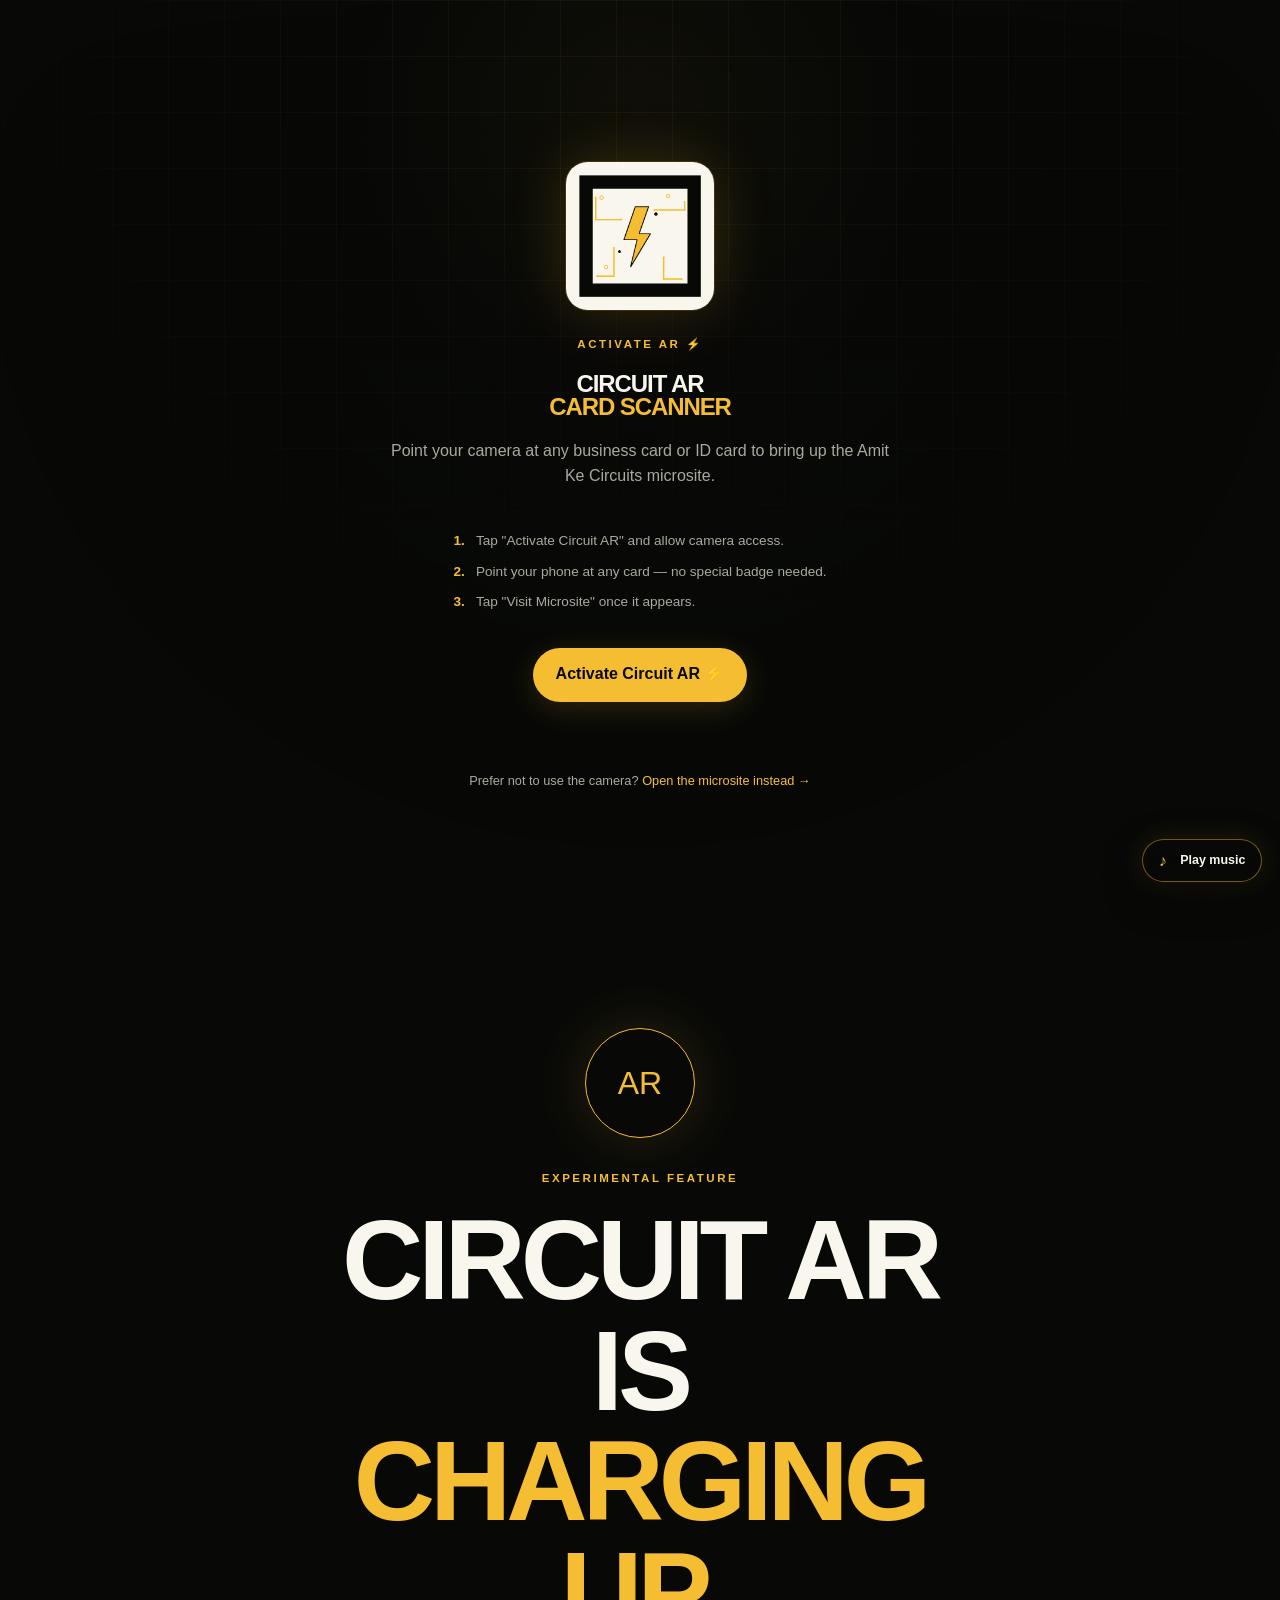
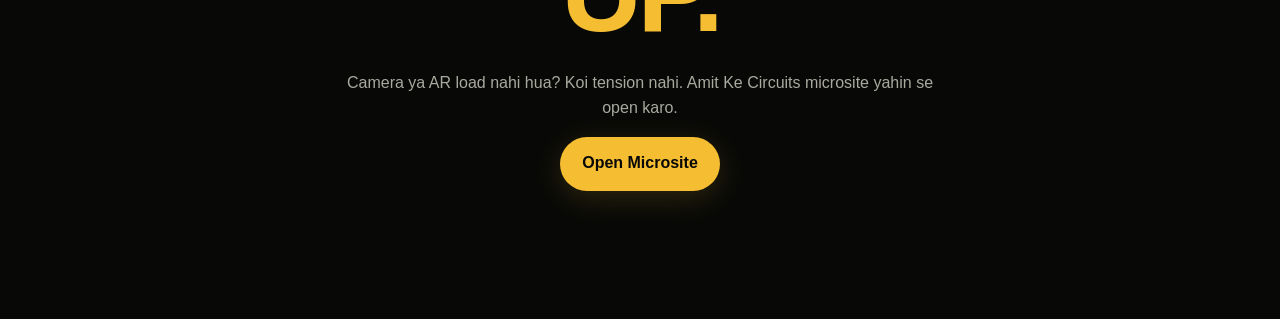
==== commit eb3b766b: "Add files via upload" ====
--- a/ar.html
+++ b/ar.html
@@ -7,49 +7,43 @@
     
     <title>Circuit AR | Amit Ke Circuits</title>
     
+    <!-- Original CSS (Assuming these exist in your project) -->
     <link rel="stylesheet" href="css/style.css">
     <link rel="stylesheet" href="css/responsive.css">
-    <!-- Added for the WebAR POC (PRD: Circuit AR Badge) — additive only, existing stylesheets above are untouched -->
+    
+    <!-- AR Specific CSS -->
     <link rel="stylesheet" href="css/ar.css">
-    
+
+    <!-- Original JS -->
     <script src="js/analytics.js" defer></script>
     <script src="js/audio.js" defer></script>
-    <!-- Added for the WebAR POC -->
+    
+    <!-- AR Logic JS (OpenCV.js is loaded dynamically by ar.js itself) -->
     <script src="js/ar.js" defer></script>
 </head>
 <body class="inner-page ar-page">
     <div class="ambient-grid" aria-hidden="true"></div>
-    <!-- <header class="site-header"><a class="brand" href="index.html"><span class="brand-bolt">⚡</span><span>Amit Ke <strong>Circuits</strong></span></a>
-    </header> -->
-
     <main>
-
-        <!-- ===================== 1. ACTIVATE SCREEN (PRD §4 User Flow + §7 badge) ===================== -->
+        <!-- ACTIVATE SCREEN -->
         <section class="ar-activate" id="ar-activate">
             <div class="ar-badge-preview">
-            <img src="assets/images/circuit-ar-badge.png" alt="Circuit AR Badge — the printed marker found on the back of every coaster">
+                <img src="assets/ar/circuit-ar-badge.png" alt="Circuit AR Badge">
             </div>
             <p class="section-kicker">Activate AR ⚡</p>
-            <h1>Circuit AR<br><span>Badge Scanner</span></h1>
-            <p class="ar-copy">Point your camera at the AR test marker to bring the Circuit reveal to life. The final printed Circuit AR Badge can replace this marker after target conversion.</p>
+            <h1>Circuit AR<br><span>Card Scanner</span></h1>
+            <p class="ar-copy">Point your camera at any business card or ID card to bring up the Amit Ke Circuits microsite.</p>
             <ol class="ar-steps">
-            <li><span>1.</span> Tap "Activate Circuit AR" and allow camera access.</li>
-            <li><span>2.</span> Open or print the test marker, then point your phone at it from 20-40cm away.</li>
-            <li><span>3.</span> Watch the Amit Ke Circuits reveal appear on top of the badge.</li>
+                <li><span>1.</span> Tap "Activate Circuit AR" and allow camera access.</li>
+                <li><span>2.</span> Point your phone at any card — no special badge needed.</li>
+                <li><span>3.</span> Tap "Visit Microsite" once it appears.</li>
             </ol>
-            <div class="button-row ar-action-row">
-                <button class="button button-primary pulse" type="button" id="ar-activate-btn">Activate Circuit AR ⚡</button>
-                <a class="button button-ghost" href="ar-marker.html" target="_blank" rel="noopener" data-track="ar_marker_opened">Open Test Marker</a>
-                <button class="button button-ghost" type="button" id="ar-preview-btn">Preview AR Reveal</button>
-            </div>
+            <button class="button button-primary pulse" type="button" id="ar-activate-btn">Activate Circuit AR ⚡</button>
             <p class="ar-status" id="ar-status" aria-live="polite"></p>
-            <p class="ar-secondary-link">No printed badge handy? <a href="index.html#journey" data-track="ar_skip_to_microsite">Open the microsite instead →</a></p>
+            <p class="ar-secondary-link">Prefer not to use the camera? <a href="index.html#journey" data-track="ar_skip_to_microsite">Open the microsite instead →</a></p>
         </section>
-
-        <!-- ===================== 2. LIVE AR STAGE (mounted by js/ar.js once camera permission is granted) ===================== -->
+        <!-- LIVE AR STAGE (Initially hidden) -->
         <div class="ar-stage" id="ar-stage" hidden></div>
-
-        <!-- ===================== 3. FALLBACK (PRD §12 — exact copy/CTA, shown if camera/AR fails) ===================== -->
+        <!-- FALLBACK -->
         <section class="fallback-page" id="ar-fallback" hidden>
             <div class="fallback-icon">AR</div>
             <p class="section-kicker">Experimental Feature</p>
@@ -57,7 +51,6 @@
             <p>Camera ya AR load nahi hua? Koi tension nahi. Amit Ke Circuits microsite yahin se open karo.</p>
             <a class="button button-primary" href="index.html#journey" data-ar-open-microsite data-track="ar_open_microsite">Open Microsite</a>
         </section>
-
     </main>
 </body>
-</html>
+</html>
--- a/css/style.css
+++ b/css/style.css
@@ -163,6 +163,12 @@
 .toolkit-copy > p:not(.section-kicker) { max-width: 38rem; color: var(--muted); }
 .toolkit-visual { width: min(280px, 100%); aspect-ratio: 1; justify-self: center; display: grid; place-content: center; border: 1px solid var(--gold); border-radius: 50%; text-align: center; box-shadow: 0 0 80px rgba(245,189,50,.09), inset 0 0 60px rgba(245,189,50,.05); }
 .toolkit-visual span { font: 7rem/.8 var(--display); color: var(--gold); }.toolkit-visual small { margin-top: 1rem; text-transform: uppercase; letter-spacing: .2em; }
+.ar-teaser { display: grid; grid-template-columns: minmax(0, 1.1fr) minmax(220px, .55fr); align-items: center; gap: 2rem; }
+.ar-teaser-copy { max-width: 760px; }
+.ar-teaser-copy h2 { font-size: clamp(3.2rem, 7vw, 7rem); }
+.ar-badge-card { margin: 0; justify-self: center; width: min(100%, 300px); padding: 1rem; border: 2px solid var(--gold); border-radius: 1rem; background: linear-gradient(180deg, rgba(245,189,50,.16), rgba(255,255,255,.04)); box-shadow: 0 30px 80px rgba(0,0,0,.45), 0 0 45px rgba(245,189,50,.12); transform: rotate(1.2deg); }
+.ar-badge-card img { display: block; width: 100%; aspect-ratio: 1; object-fit: contain; border-radius: .6rem; background: #fff; }
+.ar-badge-card figcaption { margin-top: .85rem; color: var(--muted); font-size: .78rem; text-align: center; text-transform: uppercase; letter-spacing: .14em; }
 .final-cta { text-align: center; padding-top: 10rem; padding-bottom: 10rem; }.final-cta > p:not(.section-kicker) { color: var(--muted); }.final-cta .hero-actions { justify-content: center; }
 .site-footer { max-width: var(--max); margin: auto; padding: 2rem; border-top: 1px solid rgba(255,255,255,.12); display: flex; justify-content: space-between; color: var(--muted); font-size: .85rem; }
 .sticky-bar { display: none; }
--- a/css/responsive.css
+++ b/css/responsive.css
@@ -43,8 +43,9 @@
   .quick-card { grid-template-columns: 54px 1fr auto; }.quick-card .prop-icon, .quick-avatar { width: 54px; height: 54px; }.quick-card .prop-icon svg { width: 30px; }
   .guide-row { grid-template-columns: 46px 1fr auto; gap: .8rem; }.guide-avatar { width: 46px; height: 46px; grid-row: 1/3; }.guide-row > span:not(.guide-avatar) { grid-column: 2; }.guide-row strong { grid-column: 3; grid-row: 1/3; }.guide-row .quick-arrow { display: none; }
   .toolkit-strip { margin: 0 1.1rem; padding: 3rem 1.4rem; grid-template-columns: 1fr; }.toolkit-visual { width: 210px; grid-row: 1; }.toolkit-visual span { font-size: 5.3rem; }
+  .ar-teaser { grid-template-columns: 1fr; gap: 2rem; }.ar-badge-card { grid-row: 1; width: min(78vw, 260px); transform: rotate(.6deg); }.ar-teaser .button-row .button { width: 100%; }
   .site-footer { padding: 1.3rem 1.1rem; }
-  .sticky-bar { display: grid; grid-template-columns: repeat(3,1fr); position: fixed; z-index: 50; bottom: 0; left: 0; right: 0; padding: .55rem max(.55rem, env(safe-area-inset-right)) calc(.55rem + env(safe-area-inset-bottom)) max(.55rem, env(safe-area-inset-left)); background: rgba(8,9,7,.96); backdrop-filter: blur(14px); border-top: 1px solid var(--line); }
+  .sticky-bar { display: grid; grid-template-columns: repeat(4,1fr); position: fixed; z-index: 50; bottom: 0; left: 0; right: 0; padding: .55rem max(.55rem, env(safe-area-inset-right)) calc(.55rem + env(safe-area-inset-bottom)) max(.55rem, env(safe-area-inset-left)); background: rgba(8,9,7,.96); backdrop-filter: blur(14px); border-top: 1px solid var(--line); }
   .sticky-bar a { min-height: 3.1rem; display: flex; align-items: center; justify-content: center; flex-direction: column; gap: .08rem; border-right: 1px solid rgba(255,255,255,.1); color: var(--muted); font-size: .68rem; }
   .sticky-bar a:last-child { border: 0; }.sticky-bar span { color: var(--gold); font-size: 1rem; }
   .member-entry { min-height: 76vh; padding: 7rem 1rem 3rem; }.member-entry .prop-icon { width: 135px; }.member-entry .prop-icon svg { width: 74px; }.member-entry h1 { font-size: clamp(3rem,16vw,5rem); }
--- a/css/ar.css
+++ b/css/ar.css
@@ -14,6 +14,7 @@
 .ar-secondary-link { margin-top: 1.4rem; color: var(--muted); font-size: .8rem; }
 .ar-secondary-link a { color: var(--gold); }
 .ar-status { margin-top: 1.2rem; font-size: .78rem; color: var(--muted); min-height: 1.2em; }
+.ar-action-row { justify-content: center; }
 
 /* ---------- Live AR stage ---------- */
 .ar-stage { position: fixed; inset: 0; background: var(--ink); z-index: 5; }
@@ -31,6 +32,10 @@
 /* Overlay shown when the Circuit AR Badge marker is detected */
 .ar-overlay { position: fixed; inset: 0; z-index: 25; display: flex; align-items: center; justify-content: center; padding: 2rem 1.4rem; opacity: 0; pointer-events: none; transition: opacity .35s ease; }
 .ar-overlay.is-visible { opacity: 1; pointer-events: auto; }
+.ar-preview-camera { position: absolute; inset: 0; display: grid; place-items: center; background: radial-gradient(circle at 50% 45%, rgba(245,189,50,.16), transparent 34%), linear-gradient(135deg, rgba(255,255,255,.07), rgba(8,9,7,.96)); overflow: hidden; }
+.ar-preview-camera::before { content: ""; position: absolute; inset: 12%; border: 1px dashed rgba(245,189,50,.45); border-radius: 50%; animation: rotate 24s linear infinite; }
+.ar-preview-badge { width: min(58vw, 340px); padding: 1rem; border: 2px solid var(--gold); border-radius: 1rem; background: rgba(255,255,255,.96); box-shadow: 0 0 70px rgba(245,189,50,.22); transform: perspective(800px) rotateX(60deg) rotateZ(-8deg); }
+.ar-preview-badge img { display: block; width: 100%; aspect-ratio: 1; object-fit: contain; }
 .ar-overlay-card { position: relative; max-width: 420px; width: 100%; text-align: center; background: rgba(8,9,7,.72); border: 1px solid var(--line); border-radius: 1.6rem; padding: 2.4rem 1.8rem 2rem; backdrop-filter: blur(6px); box-shadow: 0 0 80px rgba(245,189,50,.18); }
 
 .ar-glow-ring { width: 96px; height: 96px; margin: 0 auto 1.1rem; border-radius: 50%; border: 2px solid var(--gold); display: grid; place-items: center; font-size: 1.7rem; color: var(--gold); animation: ar-pulse 1.8s ease-in-out infinite, ar-rotate 7s linear infinite; box-shadow: 0 0 0 0 rgba(245,189,50,.35); }
@@ -63,3 +68,31 @@
 
 /* ---------- Fallback (reused original markup, shown on demand) ---------- */
 .ar-page .fallback-page { min-height: 100svh; }
+
+/* ---------- Printable AR marker handoff ---------- */
+.marker-page { background: #f7f3e8; color: #111; }
+.marker-page .ambient-grid { display: none; }
+.marker-sheet { min-height: 100svh; display: grid; place-items: center; padding: 2rem; }
+.marker-panel { width: min(100%, 760px); text-align: center; background: #fff; border: 1px solid #d7cfbd; border-radius: 8px; padding: 2rem; box-shadow: 0 24px 70px rgba(0,0,0,.12); }
+.marker-panel h1 { color: #111; font-size: clamp(2rem, 7vw, 4.5rem); }
+.marker-panel h1 span, .marker-panel .section-kicker { color: #9c7100; }
+.marker-note, .marker-footnote { color: #4a463c; max-width: 38rem; margin-inline: auto; }
+.hiro-marker { width: min(72vw, 360px); aspect-ratio: 1; margin: 2rem auto; background: #000; padding: 12%; display: grid; place-items: center; }
+.hiro-inner { position: relative; width: 100%; height: 100%; background: #fff; overflow: hidden; font-family: Arial, Helvetica, sans-serif; font-weight: 900; color: #000; }
+.hiro-inner::before { content: ""; position: absolute; left: 16%; top: 15%; width: 24%; height: 70%; background: #000; box-shadow: 44px 0 0 #000; }
+.hiro-inner::after { content: ""; position: absolute; left: 16%; top: 42%; width: 68%; height: 17%; background: #000; }
+.hiro-h, .hiro-i, .hiro-r, .hiro-o { position: absolute; line-height: 1; color: #000; }
+.hiro-h { left: 14%; top: 5%; font-size: 46px; }
+.hiro-i { right: 17%; top: 6%; font-size: 44px; }
+.hiro-r { left: 13%; bottom: 5%; font-size: 44px; }
+.hiro-o { right: 13%; bottom: 5%; font-size: 44px; }
+.marker-actions { display: flex; justify-content: center; flex-wrap: wrap; gap: .8rem; margin: 1.4rem 0; }
+.marker-footnote code { color: #111; background: #efe8d6; padding: .1rem .3rem; border-radius: 4px; }
+
+@media print {
+  .marker-page { background: #fff; }
+  .marker-sheet { min-height: auto; padding: 0; }
+  .marker-panel { border: 0; box-shadow: none; padding: 0; }
+  .marker-actions, .marker-note, .marker-footnote { display: none; }
+  .hiro-marker { width: 95mm; margin-top: 16mm; }
+}
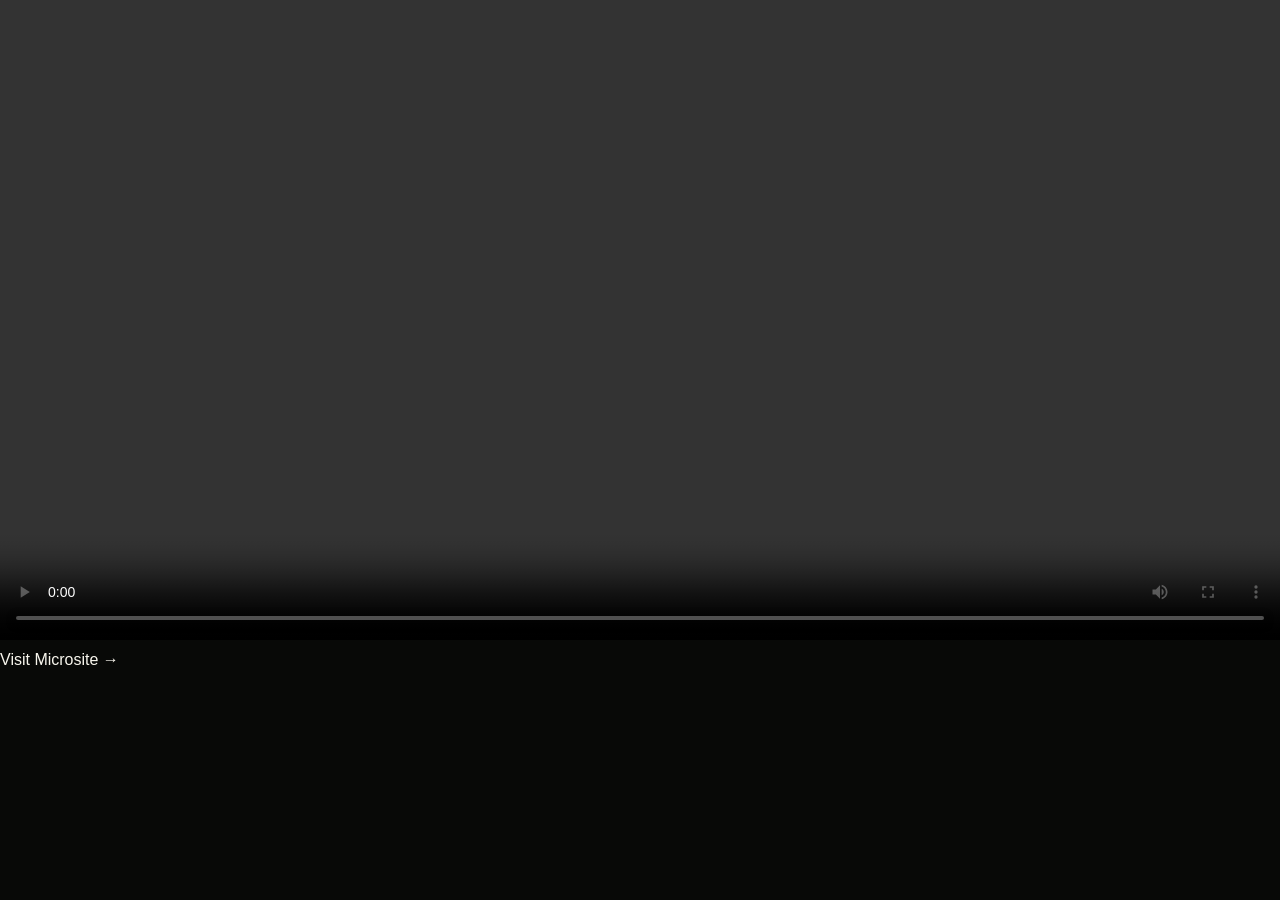
==== commit adc30e87: "Add files via upload" ====
--- a/ar.html
+++ b/ar.html
@@ -1,56 +1,32 @@
 <!doctype html>
-<html lang="en">
+<html>
 <head>
-    <meta charset="utf-8">
-    <meta name="viewport" content="width=device-width, initial-scale=1">
-    <meta name="theme-color" content="#080907">
-    
-    <title>Circuit AR | Amit Ke Circuits</title>
-    
-    <!-- Original CSS (Assuming these exist in your project) -->
-    <link rel="stylesheet" href="css/style.css">
-    <link rel="stylesheet" href="css/responsive.css">
-    
-    <!-- AR Specific CSS -->
-    <link rel="stylesheet" href="css/ar.css">
 
-    <!-- Original JS -->
-    <script src="js/analytics.js" defer></script>
-    <script src="js/audio.js" defer></script>
-    
-    <!-- AR Logic JS (OpenCV.js is loaded dynamically by ar.js itself) -->
-    <script src="js/ar.js" defer></script>
+<meta charset="utf-8">
+
+<title>AR Experience</title>
+
+<link rel="stylesheet" href="css/style.css">
+
+<script src="js/data.js"></script>
+
+<script src="js/ar.js" defer></script>
+
 </head>
-<body class="inner-page ar-page">
-    <div class="ambient-grid" aria-hidden="true"></div>
-    <main>
-        <!-- ACTIVATE SCREEN -->
-        <section class="ar-activate" id="ar-activate">
-            <div class="ar-badge-preview">
-                <img src="assets/ar/circuit-ar-badge.png" alt="Circuit AR Badge">
-            </div>
-            <p class="section-kicker">Activate AR ⚡</p>
-            <h1>Circuit AR<br><span>Card Scanner</span></h1>
-            <p class="ar-copy">Point your camera at any business card or ID card to bring up the Amit Ke Circuits microsite.</p>
-            <ol class="ar-steps">
-                <li><span>1.</span> Tap "Activate Circuit AR" and allow camera access.</li>
-                <li><span>2.</span> Point your phone at any card — no special badge needed.</li>
-                <li><span>3.</span> Tap "Visit Microsite" once it appears.</li>
-            </ol>
-            <button class="button button-primary pulse" type="button" id="ar-activate-btn">Activate Circuit AR ⚡</button>
-            <p class="ar-status" id="ar-status" aria-live="polite"></p>
-            <p class="ar-secondary-link">Prefer not to use the camera? <a href="index.html#journey" data-track="ar_skip_to_microsite">Open the microsite instead →</a></p>
-        </section>
-        <!-- LIVE AR STAGE (Initially hidden) -->
-        <div class="ar-stage" id="ar-stage" hidden></div>
-        <!-- FALLBACK -->
-        <section class="fallback-page" id="ar-fallback" hidden>
-            <div class="fallback-icon">AR</div>
-            <p class="section-kicker">Experimental Feature</p>
-            <h1>Circuit AR is<br><span>charging up.</span></h1>
-            <p>Camera ya AR load nahi hua? Koi tension nahi. Amit Ke Circuits microsite yahin se open karo.</p>
-            <a class="button button-primary" href="index.html#journey" data-ar-open-microsite data-track="ar_open_microsite">Open Microsite</a>
-        </section>
-    </main>
+
+<body>
+
+<video
+id="memberVideo"
+controls
+autoplay
+playsinline
+width="100%">
+</video>
+
+<a id="visitBtn">
+Visit Microsite →
+</a>
+
 </body>
 </html>
--- a/css/style.css
+++ b/css/style.css
@@ -163,12 +163,6 @@
 .toolkit-copy > p:not(.section-kicker) { max-width: 38rem; color: var(--muted); }
 .toolkit-visual { width: min(280px, 100%); aspect-ratio: 1; justify-self: center; display: grid; place-content: center; border: 1px solid var(--gold); border-radius: 50%; text-align: center; box-shadow: 0 0 80px rgba(245,189,50,.09), inset 0 0 60px rgba(245,189,50,.05); }
 .toolkit-visual span { font: 7rem/.8 var(--display); color: var(--gold); }.toolkit-visual small { margin-top: 1rem; text-transform: uppercase; letter-spacing: .2em; }
-.ar-teaser { display: grid; grid-template-columns: minmax(0, 1.1fr) minmax(220px, .55fr); align-items: center; gap: 2rem; }
-.ar-teaser-copy { max-width: 760px; }
-.ar-teaser-copy h2 { font-size: clamp(3.2rem, 7vw, 7rem); }
-.ar-badge-card { margin: 0; justify-self: center; width: min(100%, 300px); padding: 1rem; border: 2px solid var(--gold); border-radius: 1rem; background: linear-gradient(180deg, rgba(245,189,50,.16), rgba(255,255,255,.04)); box-shadow: 0 30px 80px rgba(0,0,0,.45), 0 0 45px rgba(245,189,50,.12); transform: rotate(1.2deg); }
-.ar-badge-card img { display: block; width: 100%; aspect-ratio: 1; object-fit: contain; border-radius: .6rem; background: #fff; }
-.ar-badge-card figcaption { margin-top: .85rem; color: var(--muted); font-size: .78rem; text-align: center; text-transform: uppercase; letter-spacing: .14em; }
 .final-cta { text-align: center; padding-top: 10rem; padding-bottom: 10rem; }.final-cta > p:not(.section-kicker) { color: var(--muted); }.final-cta .hero-actions { justify-content: center; }
 .site-footer { max-width: var(--max); margin: auto; padding: 2rem; border-top: 1px solid rgba(255,255,255,.12); display: flex; justify-content: space-between; color: var(--muted); font-size: .85rem; }
 .sticky-bar { display: none; }
@@ -231,3 +225,10 @@
 
 :focus-visible { outline: 3px solid var(--yellow); outline-offset: 4px; }
 .motion-paused *, .motion-paused *::before, .motion-paused *::after { animation-play-state: paused !important; }
+
+
+.ar-home{ text-align:center; padding:120px 20px; border-top:1px solid rgba(255,255,255,.08);}
+.ar-home p{ max-width:650px; margin:auto; color:var(--muted);}
+.ar-home .button-row{ justify-content: center; margin-top:35px;}
+
+.thankyou-page{ display:grid;place-items:center;min-height:100vh;background:var(--ink);text-align:center;padding:40px; }
